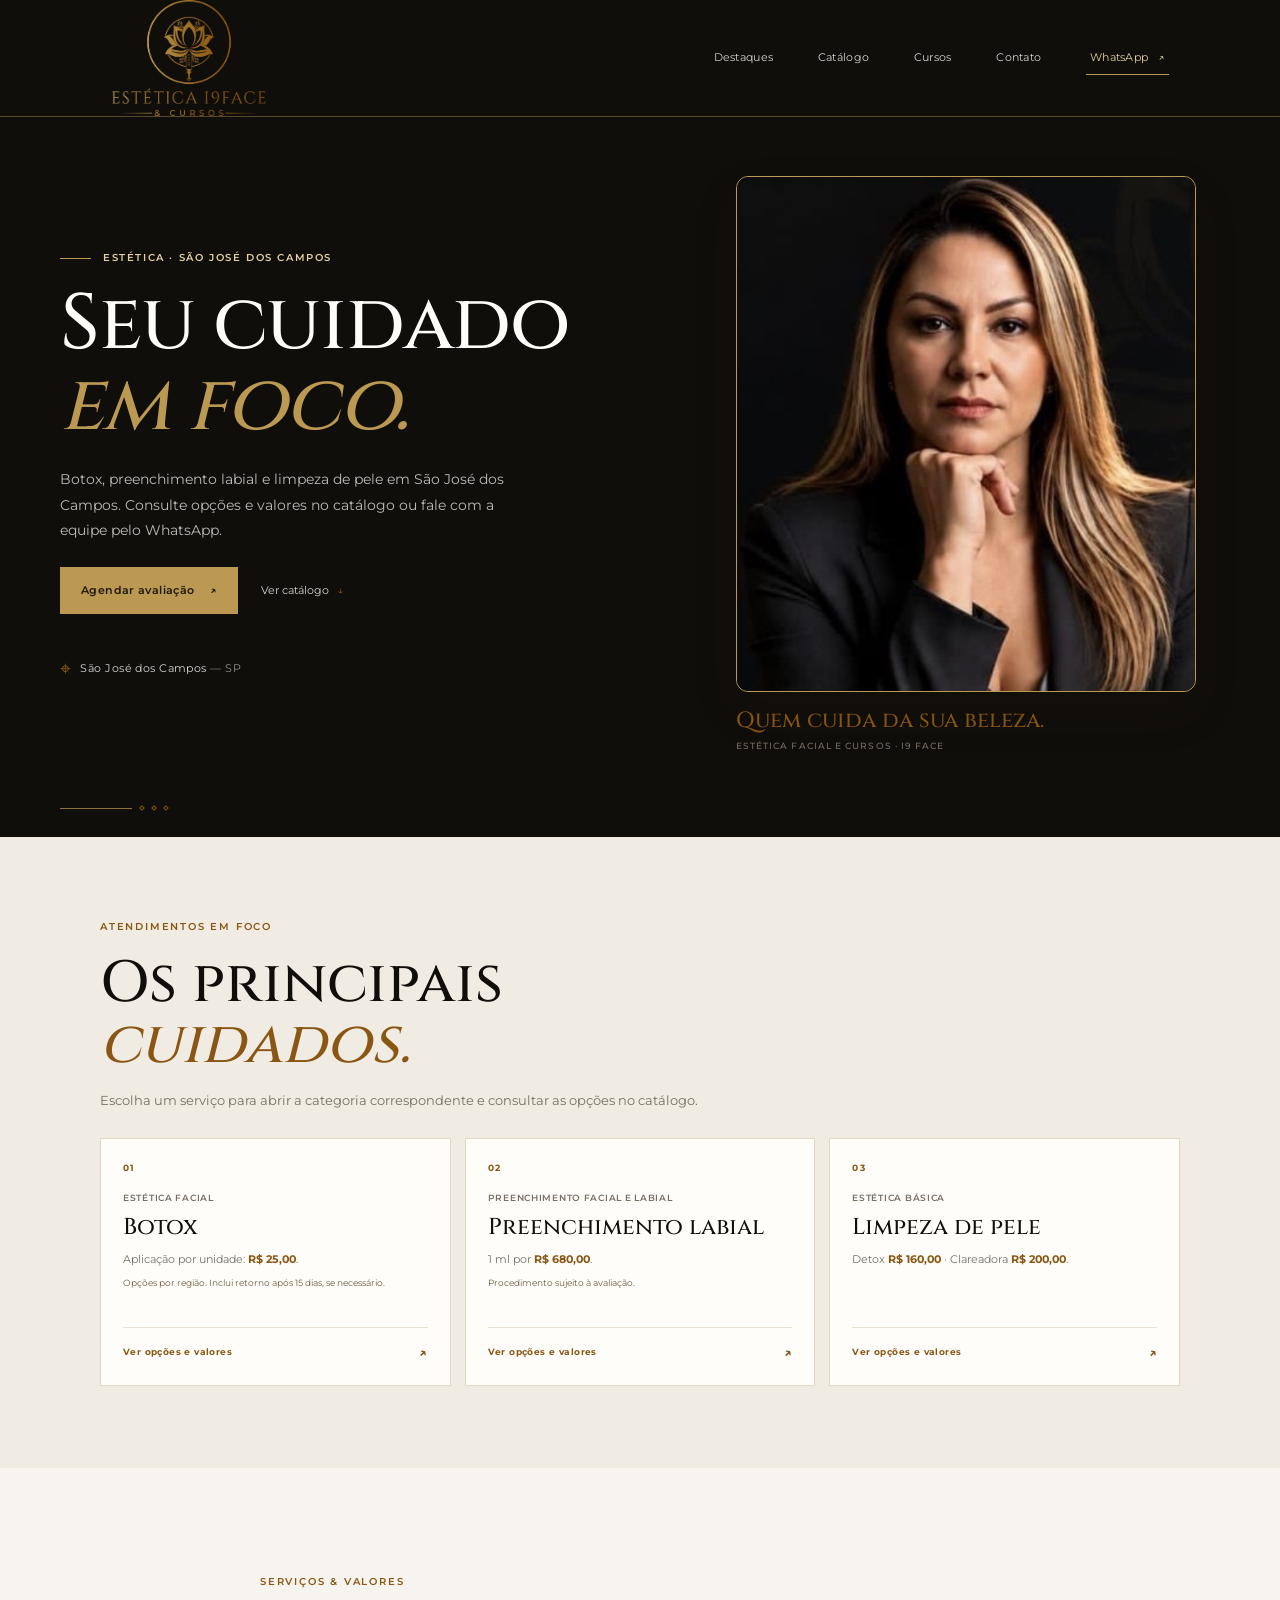
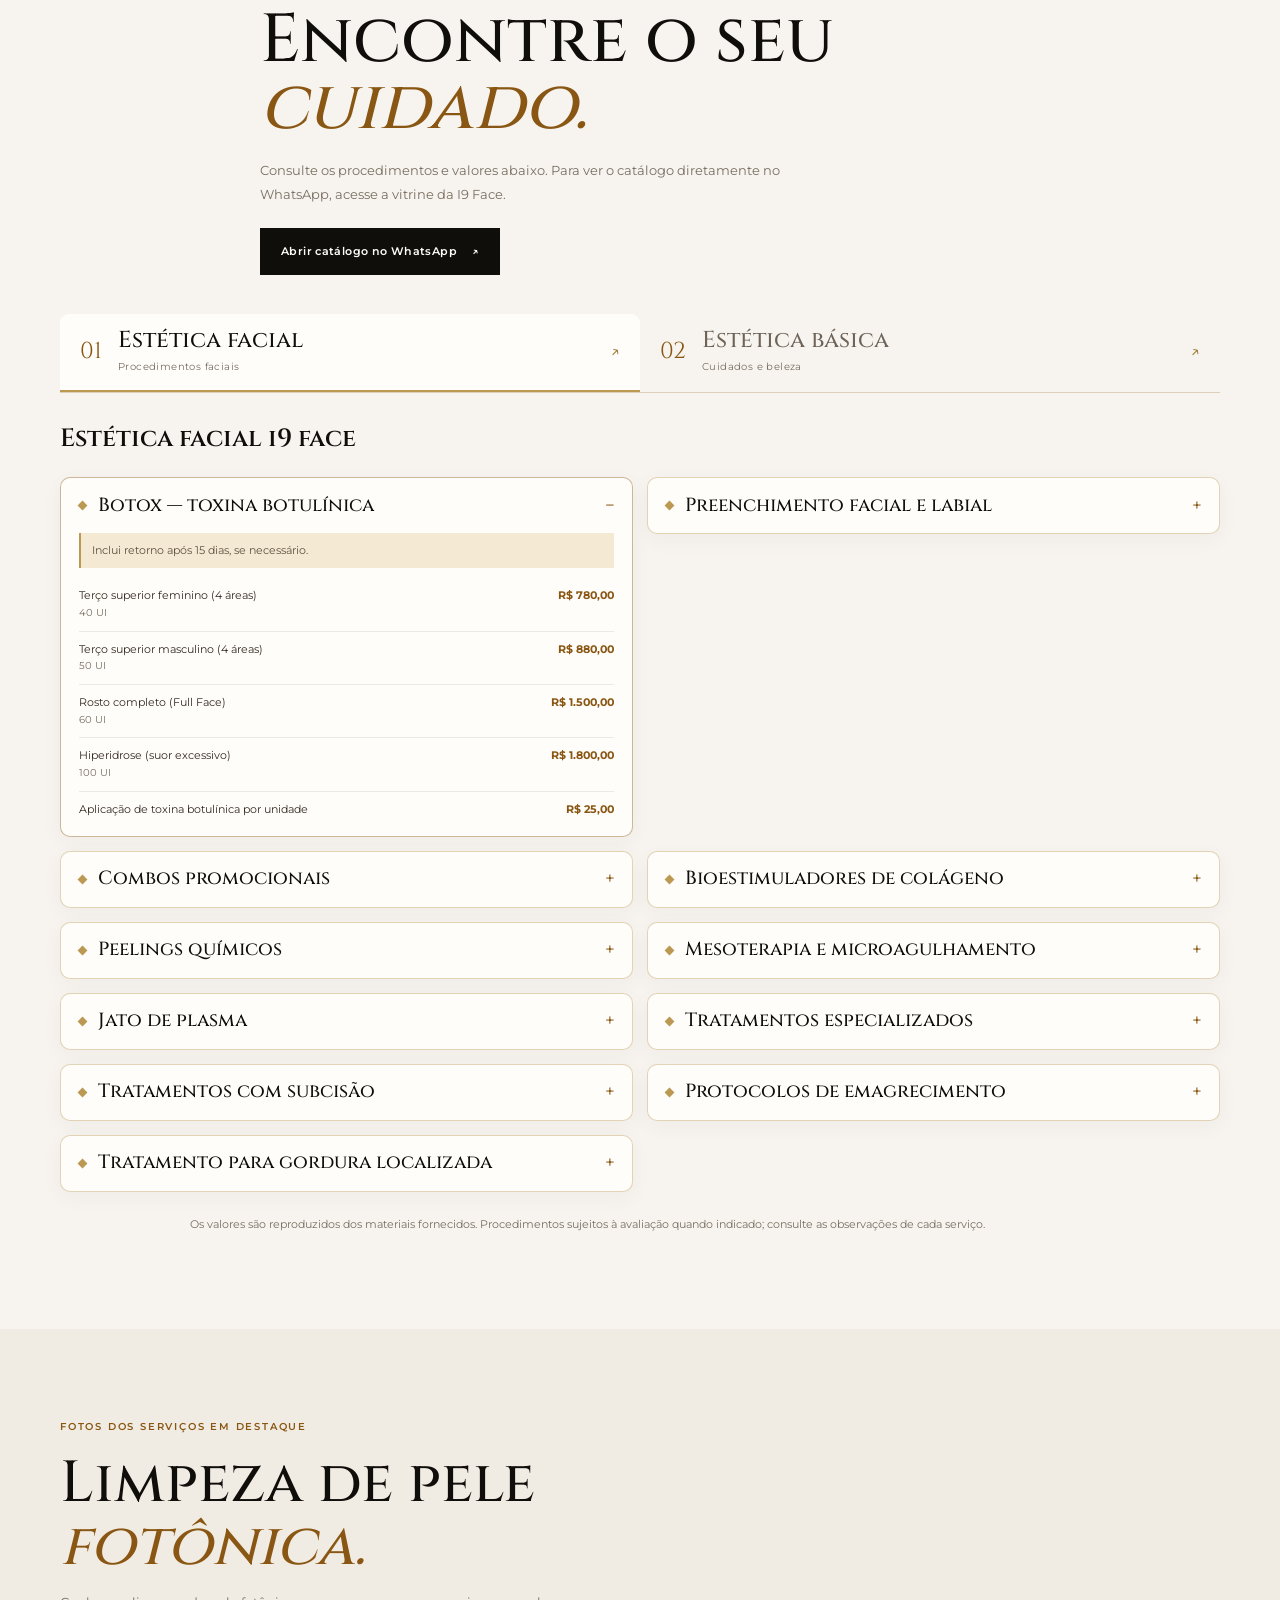
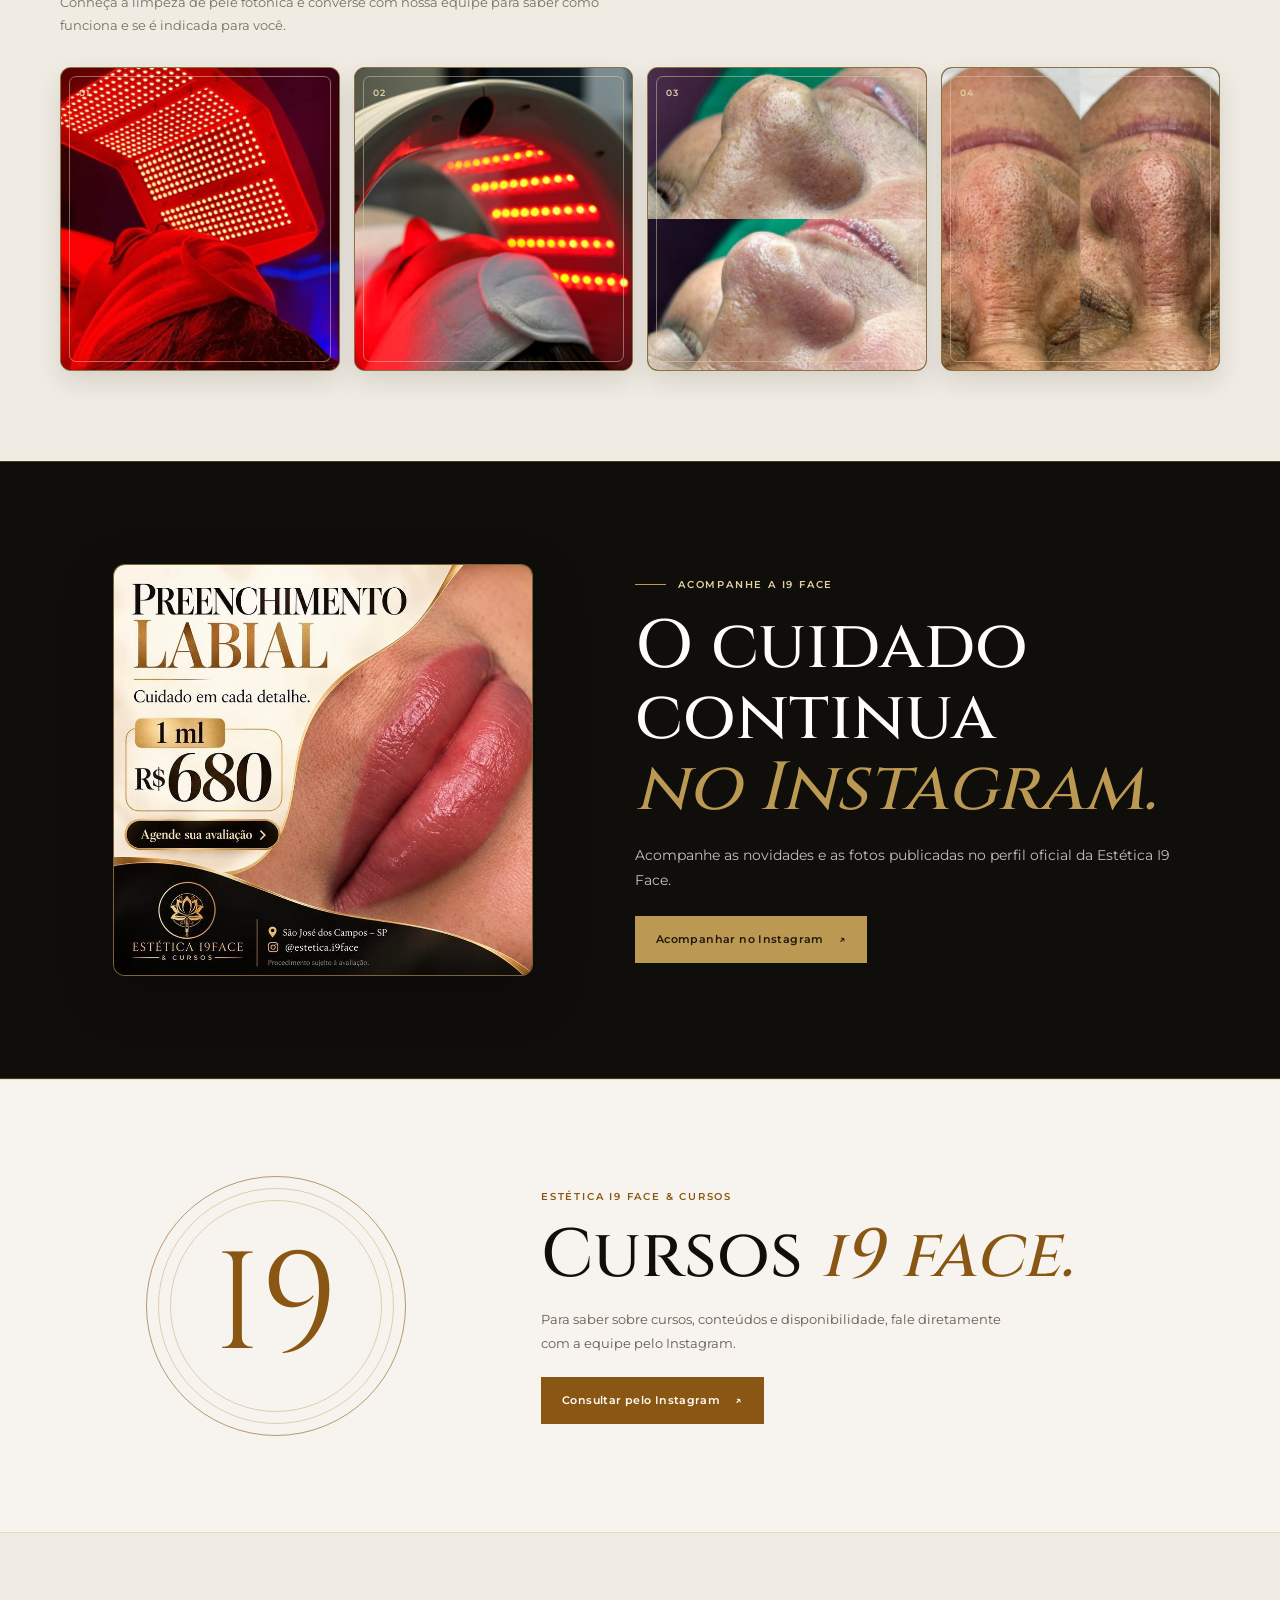
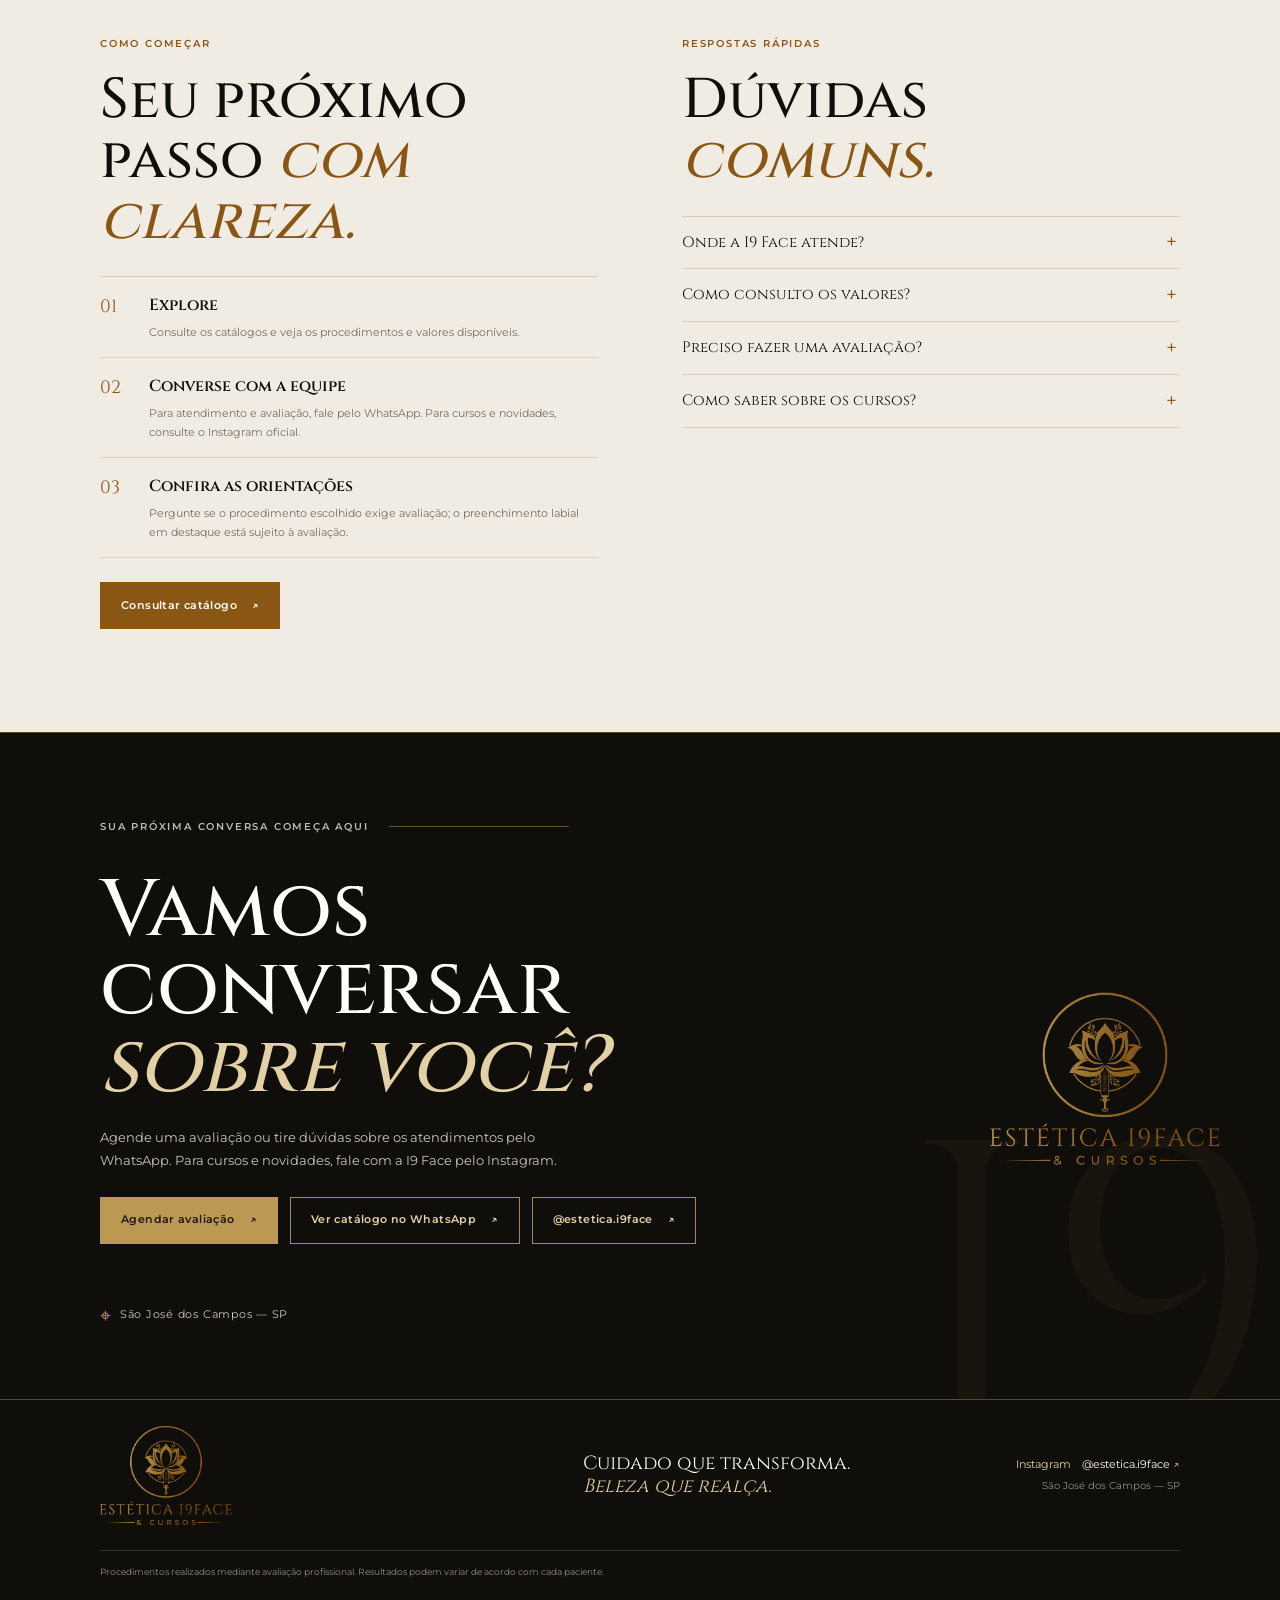
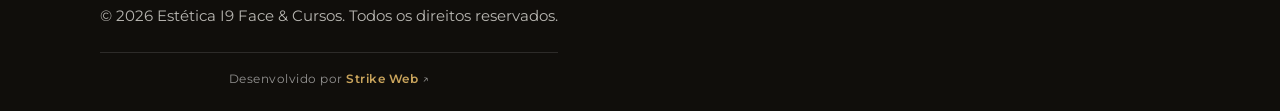
==== index.html @ 07590a5f "Primeira publicação do site I9 Face 2026" ====
<!doctype html>
<html lang="pt-BR">
  <head>
    <meta charset="UTF-8" />
    <meta name="viewport" content="width=device-width, initial-scale=1" />
    <meta name="theme-color" content="#100e0b" />
    <title>Botox, Preenchimento e Limpeza de Pele | I9 Face</title>
    <meta name="description" content="Botox, preenchimento labial e limpeza de pele em destaque na Estética I9 Face, em São José dos Campos — SP. Consulte opções e valores no catálogo." />
    <meta name="keywords" content="Estética I9 Face, Botox, preenchimento labial, limpeza de pele, São José dos Campos" />
    <meta property="og:type" content="website" />
    <meta property="og:title" content="Botox, Preenchimento e Limpeza de Pele | I9 Face" />
    <meta property="og:description" content="Conheça os três serviços em destaque na Estética I9 Face, em São José dos Campos — SP." />
    <meta property="og:site_name" content="Estética I9 Face & Cursos" />
    <meta property="og:image" content="https://files.manuscdn.com/user_upload_by_module/session_file/310519663952109407/ufbZXGYWtwzqJ.webp" />
    <meta name="twitter:card" content="summary_large_image" />
    <meta name="twitter:title" content="Botox, Preenchimento e Limpeza de Pele | I9 Face" />
    <meta name="twitter:description" content="Botox, preenchimento labial e limpeza de pele em destaque na I9 Face." />
    <meta name="twitter:image" content="https://files.manuscdn.com/user_upload_by_module/session_file/310519663952109407/ufbZXGYWtwzqJKaJ.webp" />
    <link rel="icon" href="/manus-storage/favicon_8f4b620a.png" type="image/png" />
    <link rel="preconnect" href="https://fonts.googleapis.com" />
    <link rel="preconnect" href="https://fonts.gstatic.com" crossorigin />
    <link href="https://fonts.googleapis.com/css2?family=Cinzel:wght@400;500;600;700&family=Montserrat:wght@400;500;600;700&display=swap" rel="stylesheet" />
    <link rel="stylesheet" href="/styles.css" />
    <script type="module" src="/main.js"></script>
  </head>
  <body>
    <a class="skip-link" href="#conteudo">Pular para o conteúdo</a>
    <header class="site-header">
      <div class="header-inner">
        <a class="brand" href="#inicio" aria-label="Estética I9 Face & Cursos — início">
          <img class="brand-logo" src="/manus-storage/i9face-logo-gold_0d20660e.png" alt="" />
        </a>
        <button class="menu-toggle" type="button" aria-expanded="false" aria-controls="main-navigation">
          <span class="menu-toggle-icon" aria-hidden="true"></span>
          <span class="sr-only">Abrir menu</span>
        </button>
        <nav id="main-navigation" class="main-navigation" aria-label="Navegação principal">
          <a href="#destaques">Destaques</a>
          <a href="#procedimentos">Catálogo</a>
          <a href="#cursos">Cursos</a>
          <a href="#contato">Contato</a>
          <a class="nav-cta" href="https://wa.me/5512992465362?text=Ol%C3%A1%21%20Gostaria%20de%20agendar%20uma%20avalia%C3%A7%C3%A3o%20na%20I9%20Face." target="_blank" rel="noopener noreferrer">WhatsApp <span aria-hidden="true">↗</span></a>
        </nav>
      </div>
    </header>

    <main id="conteudo">
      <section id="inicio" class="hero section-light">
        <div class="hero-glow" aria-hidden="true"></div>
        <div class="hero-copy">
          <p class="eyebrow"><span class="eyebrow-line"></span> Estética · São José dos Campos</p>
          <h1>Seu cuidado <em>em foco.</em></h1>
          <p class="hero-lede">Botox, preenchimento labial e limpeza de pele em São José dos Campos. Consulte opções e valores no catálogo ou fale com a equipe pelo WhatsApp.</p>
          <div class="hero-actions">
            <a class="button button-gold" href="https://wa.me/5512992465362?text=Ol%C3%A1%21%20Gostaria%20de%20agendar%20uma%20avalia%C3%A7%C3%A3o%20na%20I9%20Face." target="_blank" rel="noopener noreferrer">Agendar avaliação <span aria-hidden="true">↗</span></a>
            <a class="text-link" href="#procedimentos">Ver catálogo <span aria-hidden="true">↓</span></a>
          </div>
          <div class="hero-location"><span class="location-dot" aria-hidden="true">⌖</span><span>São José dos Campos <span class="muted-light">— SP</span></span></div>
        </div>
        <div class="hero-visual">
          <div class="hero-image-frame">
            <img src="/manus-storage/i9face-hero-portrait_f12de9d1.jpg" alt="Retrato da profissional da I9 Face, com blazer escuro e fundo neutro" />
          </div>
          <div class="hero-caption">
            <p class="hero-caption-title">Quem cuida da sua beleza.</p>
            <p class="hero-caption-detail">Estética facial e cursos · I9 Face</p>
          </div>
        </div>
        <div class="hero-bottom-rule" aria-hidden="true"><span></span><span></span><span></span></div>
      </section>

      <section id="destaques" class="priority-services section-cream" aria-labelledby="priority-title">
        <div class="priority-inner">
          <div class="priority-heading">
            <p class="eyebrow eyebrow-dark">Atendimentos em foco</p>
            <h2 id="priority-title">Os principais <em>cuidados.</em></h2>
            <p>Escolha um serviço para abrir a categoria correspondente e consultar as opções no catálogo.</p>
          </div>
          <div class="priority-grid">
            <a class="priority-card" href="#procedimentos" data-open-catalog="facial" data-open-category="Botox — toxina botulínica">
              <span class="priority-number">01</span>
              <span class="priority-category">Estética facial</span>
              <h3>Botox</h3>
              <p class="priority-description">Aplicação por unidade: <strong>R$ 25,00</strong>.</p>
              <span class="priority-note">Opções por região. Inclui retorno após 15 dias, se necessário.</span>
              <span class="priority-action">Ver opções e valores <span aria-hidden="true">↗</span></span>
            </a>
            <a class="priority-card" href="#procedimentos" data-open-catalog="facial" data-open-category="Preenchimento facial e labial">
              <span class="priority-number">02</span>
              <span class="priority-category">Preenchimento facial e labial</span>
              <h3>Preenchimento labial</h3>
              <p class="priority-description">1 ml por <strong>R$ 680,00</strong>.</p>
              <span class="priority-note">Procedimento sujeito à avaliação.</span>
              <span class="priority-action">Ver opções e valores <span aria-hidden="true">↗</span></span>
            </a>
            <a class="priority-card" href="#procedimentos" data-open-catalog="basica" data-open-category="Limpeza de pele e tratamentos faciais">
              <span class="priority-number">03</span>
              <span class="priority-category">Estética básica</span>
              <h3>Limpeza de pele</h3>
              <p class="priority-description">Detox <strong>R$ 160,00</strong> · Clareadora <strong>R$ 200,00</strong>.</p>
              <span class="priority-action">Ver opções e valores <span aria-hidden="true">↗</span></span>
            </a>
          </div>
        </div>
      </section>

      <section id="procedimentos" class="catalog-section section-cream" aria-labelledby="catalog-title">
        <div class="section-heading">
          <p class="eyebrow eyebrow-dark">Serviços & valores</p>
          <h2 id="catalog-title">Encontre o seu <em>cuidado.</em></h2>
          <p class="section-intro">Consulte os procedimentos e valores abaixo. Para ver o catálogo diretamente no WhatsApp, acesse a vitrine da I9 Face.</p>
          <a class="button catalog-whatsapp-link" href="https://wa.me/c/5512992465362" target="_blank" rel="noopener noreferrer">Abrir catálogo no WhatsApp <span aria-hidden="true">↗</span></a>
        </div>
        <div class="catalog-tabs" role="tablist" aria-label="Categorias de serviços">
          <button id="tab-facial" class="catalog-tab is-active" type="button" role="tab" aria-selected="true" aria-controls="panel-facial" data-catalog-tab="facial">
            <span class="tab-index">01</span><span><strong>Estética facial</strong><small>Procedimentos faciais</small></span><span class="tab-arrow" aria-hidden="true">↗</span>
          </button>
          <button id="tab-basica" class="catalog-tab" type="button" role="tab" aria-selected="false" aria-controls="panel-basica" data-catalog-tab="basica" tabindex="-1">
            <span class="tab-index">02</span><span><strong>Estética básica</strong><small>Cuidados e beleza</small></span><span class="tab-arrow" aria-hidden="true">↗</span>
          </button>
        </div>
        <div class="catalog-panels">
          <section id="panel-facial" class="catalog-panel" role="tabpanel" aria-labelledby="tab-facial" data-catalog-panel="facial">
            <h3 class="sr-only">Estética facial i9 face: procedimentos e valores</h3>
            <h4 class="catalog-panel-title">Estética facial i9 face</h4><div class="catalog-grid"><details class="service-group" open><summary>Botox — toxina botulínica</summary><div class="service-content"><p class="service-note">Inclui retorno após 15 dias, se necessário.</p><ul class="service-list"><li class="service-row"><span class="service-row-name">Terço superior feminino (4 áreas)<span class="service-row-detail">40 UI</span></span><strong class="service-price">R$ 780,00</strong></li><li class="service-row"><span class="service-row-name">Terço superior masculino (4 áreas)<span class="service-row-detail">50 UI</span></span><strong class="service-price">R$ 880,00</strong></li><li class="service-row"><span class="service-row-name">Rosto completo (Full Face)<span class="service-row-detail">60 UI</span></span><strong class="service-price">R$ 1.500,00</strong></li><li class="service-row"><span class="service-row-name">Hiperidrose (suor excessivo)<span class="service-row-detail">100 UI</span></span><strong class="service-price">R$ 1.800,00</strong></li><li class="service-row"><span class="service-row-name">Aplicação de toxina botulínica por unidade</span><strong class="service-price">R$ 25,00</strong></li></ul></div></details><details class="service-group"><summary>Preenchimento facial e labial</summary><div class="service-content"><ul class="service-list"><li class="service-row"><span class="service-row-name">Preenchimento labial (1 ml)</span><strong class="service-price">R$ 680,00</strong></li><li class="service-row"><span class="service-row-name">Preenchimento de mento (queixo)</span><strong class="service-price">R$ 650,00</strong></li><li class="service-row"><span class="service-row-name">Contorno mandibular</span><strong class="service-price">A partir de R$ 700,00</strong></li><li class="service-row"><span class="service-row-name">Preenchimento malar (maçã do rosto)</span><strong class="service-price">A partir de R$ 700,00</strong></li><li class="service-row"><span class="service-row-name">Sulco nasogeniano (bigode chinês)</span><strong class="service-price">A partir de R$ 650,00</strong></li><li class="service-row"><span class="service-row-name">Linhas de marionete</span><strong class="service-price">A partir de R$ 650,00</strong></li><li class="service-row"><span class="service-row-name">Preenchimento de olheiras</span><strong class="service-price">A partir de R$ 680,00</strong></li><li class="service-row"><span class="service-row-name">Rinomodelação (nariz)</span><strong class="service-price">R$ 1.800,00</strong></li></ul></div></details><details class="service-group"><summary>Combos promocionais</summary><div class="service-content"><ul class="service-list"><li class="service-row"><span class="service-row-name">Combo 1: preenchimento labial (2 ml)</span><strong class="service-price">R$ 900,00</strong></li><li class="service-row"><span class="service-row-name">Combo 2: preenchimento labial + mento</span><strong class="service-price">R$ 1.200,00</strong></li><li class="service-row"><span class="service-row-name">Combo 3: preenchimento malar + mento</span><strong class="service-price">R$ 1.250,00</strong></li><li class="service-row"><span class="service-row-name">Combo 4: Full Face</span><strong class="service-price">A partir de R$ 1.800,00</strong></li></ul></div></details><details class="service-group"><summary>Bioestimuladores de colágeno</summary><div class="service-content"><p class="service-note">Valores de R$ 900,00 a R$ 2.000,00.</p><ul class="service-list"><li class="service-row"><span class="service-row-name">Sculptra</span><strong class="service-price"></strong></li><li class="service-row"><span class="service-row-name">Radiesse</span><strong class="service-price"></strong></li><li class="service-row"><span class="service-row-name">Outras marcas</span><strong class="service-price">Consultar</strong></li></ul></div></details><details class="service-group"><summary>Peelings químicos</summary><div class="service-content"><ul class="service-list"><li class="service-row"><span class="service-row-name">Peeling orgânico</span><strong class="service-price">A partir de R$ 180,00</strong></li><li class="service-row"><span class="service-row-name">Peeling de ATA</span><strong class="service-price">A partir de R$ 250,00</strong></li><li class="service-row"><span class="service-row-name">Yellow Peel</span><strong class="service-price">A partir de R$ 400,00</strong></li><li class="service-row"><span class="service-row-name">Peeling 3D</span><strong class="service-price">R$ 600,00</strong></li><li class="service-row"><span class="service-row-name">Peeling Pele Iluminada</span><strong class="service-price">R$ 200,00 por sessão</strong></li></ul></div></details><details class="service-group"><summary>Mesoterapia e microagulhamento</summary><div class="service-content"><p class="service-note">Os valores variam conforme a avaliação individual, o protocolo e os produtos utilizados.</p><ul class="service-list"><li class="service-row"><span class="service-row-name">PDRN</span><strong class="service-price">De R$ 350,00 a R$ 900,00</strong></li><li class="service-row"><span class="service-row-name">NCTF 150</span><strong class="service-price">De R$ 180,00 a R$ 600,00</strong></li><li class="service-row"><span class="service-row-name">Exossomos</span><strong class="service-price">De R$ 450,00 a R$ 900,00</strong></li><li class="service-row"><span class="service-row-name">GHK-Cu (peptídeo de cobre)</span><strong class="service-price">De R$ 350,00 a R$ 800,00</strong></li><li class="service-row"><span class="service-row-name">Skinbooster</span><strong class="service-price">De R$ 190,00 a R$ 500,00</strong></li><li class="service-row"><span class="service-row-name">Tratamento de melasma</span><strong class="service-price">De R$ 800,00 a R$ 1.600,00</strong></li></ul></div></details><details class="service-group"><summary>Jato de plasma</summary><div class="service-content"><ul class="service-list"><li class="service-row"><span class="service-row-name">Testa</span><strong class="service-price">R$ 140,00</strong></li><li class="service-row"><span class="service-row-name">Pálpebras superiores e inferiores</span><strong class="service-price">R$ 250,00</strong></li><li class="service-row"><span class="service-row-name">Região perioral (ao redor da boca)</span><strong class="service-price">R$ 200,00</strong></li><li class="service-row"><span class="service-row-name">Bochechas</span><strong class="service-price">R$ 250,00</strong></li><li class="service-row"><span class="service-row-name">Queixo</span><strong class="service-price">R$ 180,00</strong></li><li class="service-row"><span class="service-row-name">Linhas de expressão localizadas</span><strong class="service-price">R$ 240,00</strong></li><li class="service-row"><span class="service-row-name">Pescoço e papada (flacidez)</span><strong class="service-price">R$ 390,00</strong></li><li class="service-row"><span class="service-row-name">Cicatrizes em áreas localizadas</span><strong class="service-price">R$ 240,00</strong></li><li class="service-row"><span class="service-row-name">Full Face (até 4 regiões)</span><strong class="service-price">R$ 500,00</strong></li><li class="service-row"><span class="service-row-name">Remoção de pintas e sinais</span><strong class="service-price">A partir de R$ 120,00</strong></li><li class="service-row"><span class="service-row-name">Tratamento de manchas nas mãos</span><strong class="service-price">R$ 250,00</strong></li></ul></div></details><details class="service-group"><summary>Tratamentos especializados</summary><div class="service-content"><ul class="service-list"><li class="service-row"><span class="service-row-name">Dermopuntura — estrias brancas</span><strong class="service-price">A partir de R$ 250,00 por sessão</strong></li><li class="service-row"><span class="service-row-name">Secagem de vasinhos com glicose</span><strong class="service-price">De R$ 100,00 a R$ 300,00 por sessão</strong></li><li class="service-row"><span class="service-row-name">Lobuloplastia (orelhas) — reconstrutiva não cirúrgica<span class="service-row-detail">Técnicas conforme avaliação e indicação</span></span><strong class="service-price"></strong></li><li class="service-row"><span class="service-row-name">Jato de plasma<span class="service-row-detail">Técnica que pode ser indicada para lobuloplastia</span></span><strong class="service-price">De R$ 250,00 a R$ 500,00</strong></li><li class="service-row"><span class="service-row-name">Preenchimento do lóbulo com ácido hialurônico</span><strong class="service-price">R$ 680,00</strong></li></ul></div></details><details class="service-group"><summary>Tratamentos com subcisão</summary><div class="service-content"><ul class="service-list"><li class="service-row"><span class="service-row-name">Subcisão para celulite</span><strong class="service-price">A partir de R$ 600,00</strong></li><li class="service-row"><span class="service-row-name">Subcisão para cicatrizes de acne</span><strong class="service-price">A partir de R$ 500,00</strong></li></ul></div></details><details class="service-group"><summary>Protocolos de emagrecimento</summary><div class="service-content"><p class="service-note">GEN TRZ — valores informados por dose. Parceria com nutricionista para suporte nutricional.</p><ul class="service-list"><li class="service-row"><span class="service-row-name">2,5 mg</span><strong class="service-price">R$ 200,00</strong></li><li class="service-row"><span class="service-row-name">5 mg</span><strong class="service-price">R$ 200,00</strong></li><li class="service-row"><span class="service-row-name">7,5 mg</span><strong class="service-price">R$ 200,00</strong></li><li class="service-row"><span class="service-row-name">12,5 mg</span><strong class="service-price">R$ 250,00</strong></li><li class="service-row"><span class="service-row-name">15 mg</span><strong class="service-price">R$ 300,00</strong></li></ul></div></details><details class="service-group"><summary>Tratamento para gordura localizada</summary><div class="service-content"><ul class="service-list"><li class="service-row"><span class="service-row-name">Tratamento por sessão</span><strong class="service-price">De R$ 80,00 a R$ 1.500,00, conforme avaliação</strong></li><li class="service-row"><span class="service-row-name">Aplicação de enzimas individuais</span><strong class="service-price">Consultar valores</strong></li></ul></div></details></div>
          </section>
          <section id="panel-basica" class="catalog-panel" role="tabpanel" aria-labelledby="tab-basica" data-catalog-panel="basica" hidden>
            <h3 class="sr-only">Estética básica i9 face: procedimentos e valores</h3>
            <h4 class="catalog-panel-title">Estética básica i9 face</h4><div class="catalog-grid"><details class="service-group" open><summary>Sobrancelhas</summary><div class="service-content"><ul class="service-list"><li class="service-row"><span class="service-row-name">Reconstrução de sobrancelhas com microagulhamento, incluindo avaliação por tricoscopia</span><strong class="service-price">R$ 200,00 por sessão</strong></li><li class="service-row"><span class="service-row-name">Design feminino</span><strong class="service-price">R$ 60,00</strong></li><li class="service-row"><span class="service-row-name">Design feminino com pinça</span><strong class="service-price">R$ 70,00</strong></li><li class="service-row"><span class="service-row-name">Design masculino</span><strong class="service-price">R$ 70,00</strong></li><li class="service-row"><span class="service-row-name">Design masculino com pinça</span><strong class="service-price">R$ 75,00</strong></li><li class="service-row"><span class="service-row-name">Design infantil</span><strong class="service-price">R$ 50,00</strong></li><li class="service-row"><span class="service-row-name">Aplicação de henna ou tintura</span><strong class="service-price">R$ 75,00</strong></li><li class="service-row"><span class="service-row-name">Brow Lamination</span><strong class="service-price">R$ 150,00</strong></li><li class="service-row"><span class="service-row-name">Microblading (Shadow ou Microhenna)<span class="service-row-detail">Retorno incluso</span></span><strong class="service-price">R$ 500,00</strong></li></ul></div></details><details class="service-group"><summary>Combos de sobrancelhas</summary><div class="service-content"><ul class="service-list"><li class="service-row"><span class="service-row-name">Design + buço</span><strong class="service-price">R$ 70,00</strong></li><li class="service-row"><span class="service-row-name">Design com pinça + buço</span><strong class="service-price">R$ 80,00</strong></li><li class="service-row"><span class="service-row-name">Design + buço + queixo</span><strong class="service-price">R$ 80,00</strong></li><li class="service-row"><span class="service-row-name">Design + henna</span><strong class="service-price">R$ 85,00</strong></li><li class="service-row"><span class="service-row-name">Design + tintura</span><strong class="service-price">R$ 85,00</strong></li></ul></div></details><details class="service-group"><summary>Depilação facial com linha</summary><div class="service-content"><p class="service-note">Valor por área, exceto para epilação facial completa.</p><ul class="service-list"><li class="service-row"><span class="service-row-name">Buço</span><strong class="service-price">R$ 30,00</strong></li><li class="service-row"><span class="service-row-name">Queixo</span><strong class="service-price">R$ 30,00</strong></li><li class="service-row"><span class="service-row-name">Testa</span><strong class="service-price">R$ 30,00</strong></li><li class="service-row"><span class="service-row-name">Nariz</span><strong class="service-price">R$ 30,00</strong></li><li class="service-row"><span class="service-row-name">Pescoço</span><strong class="service-price">R$ 30,00</strong></li><li class="service-row"><span class="service-row-name">Orelhas</span><strong class="service-price">R$ 30,00</strong></li><li class="service-row"><span class="service-row-name">Epilação facial completa</span><strong class="service-price">R$ 150,00</strong></li></ul></div></details><details class="service-group"><summary>Cílios</summary><div class="service-content"><ul class="service-list"><li class="service-row"><span class="service-row-name">Extensão de cílios (fio a fio, híbrido ou brasileiro)</span><strong class="service-price">R$ 180,00</strong></li><li class="service-row"><span class="service-row-name">Cílios Express (sem manutenção)</span><strong class="service-price">R$ 90,00</strong></li><li class="service-row"><span class="service-row-name">Manutenção de extensão de cílios (até 20 dias)</span><strong class="service-price">R$ 90,00</strong></li><li class="service-row"><span class="service-row-name">Remoção de extensão</span><strong class="service-price">R$ 80,00</strong></li><li class="service-row"><span class="service-row-name">Aplicação de tintura para cílios</span><strong class="service-price">R$ 75,00</strong></li><li class="service-row"><span class="service-row-name">Lash Lifting ou permanente de cílios</span><strong class="service-price">R$ 160,00</strong></li></ul></div></details><details class="service-group"><summary>Lábios</summary><div class="service-content"><ul class="service-list"><li class="service-row"><span class="service-row-name">Micropigmentação labial (Microlab)<span class="service-row-detail">Retorno incluso</span></span><strong class="service-price">R$ 590,00</strong></li><li class="service-row"><span class="service-row-name">Hidralips</span><strong class="service-price">R$ 150,00</strong></li></ul></div></details><details class="service-group"><summary>Limpeza de pele e tratamentos faciais</summary><div class="service-content"><p class="service-note">Os pacotes podem ser personalizados conforme a necessidade de cada cliente.</p><ul class="service-list"><li class="service-row"><span class="service-row-name">Limpeza de Pele Detox</span><strong class="service-price">R$ 160,00</strong></li><li class="service-row"><span class="service-row-name">Limpeza de Pele Clareadora</span><strong class="service-price">R$ 200,00</strong></li><li class="service-row"><span class="service-row-name">Limpeza de Pele + Peeling de Diamante</span><strong class="service-price">R$ 130,00</strong></li><li class="service-row"><span class="service-row-name">Peeling de Diamante</span><strong class="service-price">R$ 80,00</strong></li><li class="service-row"><span class="service-row-name">Dermaplaning</span><strong class="service-price">R$ 130,00</strong></li><li class="service-row"><span class="service-row-name">Limpeza de Pele + Microagulhamento</span><strong class="service-price">R$ 300,00</strong></li><li class="service-row"><span class="service-row-name">Limpeza de Pele + Dermaplaning</span><strong class="service-price">R$ 150,00</strong></li><li class="service-row"><span class="service-row-name">Tratamento de acne (protocolo específico com 3 sessões)</span><strong class="service-price">R$ 400,00</strong></li></ul></div></details><details class="service-group"><summary>Depilação corporal feminina</summary><div class="service-content"><ul class="service-list"><li class="service-row"><span class="service-row-name">Abdômen</span><strong class="service-price">R$ 45,00</strong></li><li class="service-row"><span class="service-row-name">Ânus</span><strong class="service-price">R$ 40,00</strong></li><li class="service-row"><span class="service-row-name">Axilas</span><strong class="service-price">R$ 45,00</strong></li><li class="service-row"><span class="service-row-name">Braço completo</span><strong class="service-price">R$ 80,00</strong></li><li class="service-row"><span class="service-row-name">Buço</span><strong class="service-price">R$ 30,00</strong></li><li class="service-row"><span class="service-row-name">Costas</span><strong class="service-price">R$ 60,00</strong></li><li class="service-row"><span class="service-row-name">Coxas</span><strong class="service-price">R$ 70,00</strong></li><li class="service-row"><span class="service-row-name">Dedos dos pés (falanges)</span><strong class="service-price">R$ 20,00</strong></li><li class="service-row"><span class="service-row-name">Faixa do abdômen</span><strong class="service-price">R$ 45,00</strong></li><li class="service-row"><span class="service-row-name">Glúteos</span><strong class="service-price">R$ 50,00</strong></li><li class="service-row"><span class="service-row-name">Mãos (dorso e falanges)</span><strong class="service-price">R$ 35,00</strong></li><li class="service-row"><span class="service-row-name">Meia perna</span><strong class="service-price">R$ 60,00</strong></li><li class="service-row"><span class="service-row-name">Meio braço</span><strong class="service-price">R$ 45,00</strong></li><li class="service-row"><span class="service-row-name">Nariz</span><strong class="service-price">R$ 30,00</strong></li><li class="service-row"><span class="service-row-name">Orelhas</span><strong class="service-price">R$ 30,00</strong></li><li class="service-row"><span class="service-row-name">Perna inteira</span><strong class="service-price">R$ 90,00</strong></li><li class="service-row"><span class="service-row-name">Queixo</span><strong class="service-price">R$ 30,00</strong></li><li class="service-row"><span class="service-row-name">Rosto inteiro</span><strong class="service-price">R$ 160,00</strong></li><li class="service-row"><span class="service-row-name">Seios</span><strong class="service-price">R$ 50,00</strong></li><li class="service-row"><span class="service-row-name">Virilha cavada (volta do biquíni)</span><strong class="service-price">R$ 55,00</strong></li><li class="service-row"><span class="service-row-name">Virilha completa + ânus</span><strong class="service-price">R$ 75,00</strong></li></ul></div></details><details class="service-group"><summary>Pacote feminino</summary><div class="service-content"><ul class="service-list"><li class="service-row"><span class="service-row-name">Meia perna + axilas + virilha cavada + ânus</span><strong class="service-price">R$ 180,00</strong></li></ul></div></details><details class="service-group"><summary>Banho de Lua</summary><div class="service-content"><ul class="service-list"><li class="service-row"><span class="service-row-name">Banho de Lua corporal completo</span><strong class="service-price">R$ 150,00</strong></li></ul></div></details></div>
          </section>
        </div>
        <p class="catalog-footnote">Os valores são reproduzidos dos materiais fornecidos. Procedimentos sujeitos à avaliação quando indicado; consulte as observações de cada serviço.</p>
      </section>

      <section id="fotos" class="photonic-gallery section-cream" aria-labelledby="photonic-gallery-title">
        <div class="photonic-gallery-inner">
          <div class="photonic-gallery-heading">
            <p class="eyebrow eyebrow-dark">Fotos dos serviços em destaque</p>
            <h2 id="photonic-gallery-title">Limpeza de pele <em>fotônica.</em></h2>
            <p class="photonic-gallery-intro">Conheça a limpeza de pele fotônica e converse com nossa equipe para saber como funciona e se é indicada para você.</p>
          </div>
          <div class="photonic-photo-grid" role="list" aria-label="Fotos dos serviços em destaque">
            <figure class="photonic-photo-slot photonic-photo-slot-filled" data-photo-slot="1" role="listitem" aria-label="Foto 01: equipamento de luz fotônica facial">
              <img src="/manus-storage/a8d5203d-383f-4632-9ba2-1b1ee3787146_76a7b9c7.jpeg" alt="Aparelho facial de luz fotônica posicionado sobre o rosto durante o atendimento." loading="lazy" />
              <span class="photo-slot-number">01</span>
            </figure>
            <figure class="photonic-photo-slot photonic-photo-slot-filled" data-photo-slot="1" role="listitem" aria-label="Foto 01: equipamento de luz fotônica facial">
              <img src="/public/assets/foto2.jpg" alt="Aparelho facial de luz fotônica posicionado sobre o rosto durante o atendimento." loading="lazy" />
              <span class="photo-slot-number">02</span>
            </figure>
            <figure class="photonic-photo-slot photonic-photo-slot-filled" data-photo-slot="1" role="listitem" aria-label="Foto 01: equipamento de luz fotônica facial">
              <img src="/public/assets/foto3.jpg" alt="Aparelho facial de luz fotônica posicionado sobre o rosto durante o atendimento." loading="lazy" />
              <span class="photo-slot-number">03</span>
            </figure>
            <figure class="photonic-photo-slot photonic-photo-slot-filled" data-photo-slot="1" role="listitem" aria-label="Foto 01: equipamento de luz fotônica facial">
              <img src="/public/assets/foto4.jpg" alt="Aparelho facial de luz fotônica posicionado sobre o rosto durante o atendimento." loading="lazy" />
              <span class="photo-slot-number">04</span>
            </figure>
          </div>
        </div>
      </section>

      <section class="instagram-feature section-light" aria-labelledby="instagram-feature-title">
        <div class="instagram-feature-inner">
          <figure class="instagram-feature-image">
            <img src="/manus-storage/IMG_1927(1)_c7950775.jpeg" alt="Arte de preenchimento labial de 1 ml" loading="lazy" />
          </figure>
          <div class="instagram-feature-copy">
            <p class="eyebrow"><span class="eyebrow-line"></span> Acompanhe a I9 Face</p>
            <h2 id="instagram-feature-title">O cuidado continua<br /><em>no Instagram.</em></h2>
            <p>Acompanhe as novidades e as fotos publicadas no perfil oficial da Estética I9 Face.</p>
            <a class="button button-gold" href="https://www.instagram.com/estetica.i9face/" target="_blank" rel="noopener noreferrer">Acompanhar no Instagram <span aria-hidden="true">↗</span></a>
          </div>
        </div>
      </section>

      <section id="cursos" class="courses-section section-cream" aria-labelledby="courses-title">
        <div class="courses-mark" aria-hidden="true">I9</div>
        <div class="courses-copy">
          <p class="eyebrow eyebrow-dark">Estética I9 Face & Cursos</p>
          <h2 id="courses-title">Cursos <em>i9 face.</em></h2>
          <p>Para saber sobre cursos, conteúdos e disponibilidade, fale diretamente com a equipe pelo Instagram.</p>
          <a class="button button-dark" href="https://www.instagram.com/estetica.i9face/" target="_blank" rel="noopener noreferrer">Consultar pelo Instagram <span aria-hidden="true">↗</span></a>
        </div>
      </section>

      <section class="guidance-section section-cream" aria-labelledby="guidance-title">
        <div class="guidance-inner">
          <div class="journey-column">
            <p class="eyebrow eyebrow-dark">Como começar</p>
            <h2 id="guidance-title">Seu próximo passo <em>com clareza.</em></h2>
            <ol class="journey-steps">
              <li><span class="journey-number">01</span><div><strong>Explore</strong><p>Consulte os catálogos e veja os procedimentos e valores disponíveis.</p></div></li>
              <li><span class="journey-number">02</span><div><strong>Converse com a equipe</strong><p>Para atendimento e avaliação, fale pelo WhatsApp. Para cursos e novidades, consulte o Instagram oficial.</p></div></li>
              <li><span class="journey-number">03</span><div><strong>Confira as orientações</strong><p>Pergunte se o procedimento escolhido exige avaliação; o preenchimento labial em destaque está sujeito à avaliação.</p></div></li>
            </ol>
            <a class="button button-dark" href="https://wa.me/c/5512992465362" target="_blank" rel="noopener noreferrer">Consultar catálogo <span aria-hidden="true">↗</span></a>
          </div>
          <div id="duvidas" class="faq-column" aria-labelledby="faq-title">
            <p class="eyebrow eyebrow-dark">Respostas rápidas</p>
            <h2 id="faq-title">Dúvidas <em>comuns.</em></h2>
            <details class="faq-item"><summary>Onde a I9 Face atende?</summary><p>Em São José dos Campos — SP. Para detalhes de atendimento, consulte diretamente a equipe pelos canais oficiais.</p></details>
            <details class="faq-item"><summary>Como consulto os valores?</summary><p>Veja os catálogos nesta página ou a vitrine do WhatsApp. Alguns valores variam conforme avaliação, quando isso está indicado no material.</p></details>
            <details class="faq-item"><summary>Preciso fazer uma avaliação?</summary><p>Alguns procedimentos estão sujeitos à avaliação. Confira a observação junto ao serviço e confirme as orientações com a equipe.</p></details>
            <details class="faq-item"><summary>Como saber sobre os cursos?</summary><p>Conteúdo e disponibilidade devem ser confirmados diretamente pelo Instagram oficial da I9 Face.</p></details>
          </div>
        </div>
      </section>

      <section id="contato" class="contact-section section-dark" aria-labelledby="contact-title">
        <div class="contact-topline"><span class="eyebrow">Sua próxima conversa começa aqui</span><span class="contact-topline-rule" aria-hidden="true"></span></div>
        <div class="contact-content">
          <h2 id="contact-title">Vamos conversar <em>sobre você?</em></h2>
          <p>Agende uma avaliação ou tire dúvidas sobre os atendimentos pelo WhatsApp. Para cursos e novidades, fale com a I9 Face pelo Instagram.</p>
          <div class="contact-actions">
            <a class="button button-gold" href="https://wa.me/5512992465362?text=Ol%C3%A1%21%20Gostaria%20de%20agendar%20uma%20avalia%C3%A7%C3%A3o%20na%20I9%20Face." target="_blank" rel="noopener noreferrer">Agendar avaliação <span aria-hidden="true">↗</span></a>
            <a class="button button-contact-outline" href="https://wa.me/c/5512992465362" target="_blank" rel="noopener noreferrer">Ver catálogo no WhatsApp <span aria-hidden="true">↗</span></a>
            <a class="button button-contact-outline" href="https://www.instagram.com/estetica.i9face/" target="_blank" rel="noopener noreferrer">@estetica.i9face <span aria-hidden="true">↗</span></a>
          </div>
        </div>
        <div class="contact-location"><span class="location-dot" aria-hidden="true">⌖</span><span>São José dos Campos — SP</span></div>
        <img class="contact-brand-logo" src="/manus-storage/i9face-logo-gold_0d20660e.png" alt="" aria-hidden="true" loading="lazy" />
      </section>
    </main>

<footer class="site-footer">
  <a class="footer-brand" href="#inicio" aria-label="Estética I9 Face & Cursos — início">
    <img
      class="footer-logo"
      src="/manus-storage/i9face-logo-gold_0d20660e.png"
      alt="Estética I9 Face"
      loading="lazy"
    />
  </a>

  <p class="footer-tagline">
    Cuidado que transforma.<br />
    <em>Beleza que realça.</em>
  </p>

  <div class="footer-social">
    <a
      href="https://www.instagram.com/estetica.i9face/"
      target="_blank"
      rel="noopener noreferrer"
    >
      Instagram <span>@estetica.i9face</span>
      <span aria-hidden="true">↗</span>
    </a>
    <small>São José dos Campos — SP</small>
  </div>

  <p class="footer-legal">
    Procedimentos realizados mediante avaliação profissional.
    Resultados podem variar de acordo com cada paciente.
  </p>

  <div class="footer-bottom">
    <p class="footer-copyright">
      © 2026 Estética I9 Face & Cursos. Todos os direitos reservados.
    </p>

    <p class="footer-credit">
      Desenvolvido por
      <a
        href="https://strikeweb0.netlify.app/"
        target="_blank"
        rel="noopener noreferrer"
      >
        Strike Web
      </a>
      <span aria-hidden="true">↗</span>
    </p>
  </div>
</footer>

    
  </body>
</html>
---- styles.css ----
:root {
  color-scheme: light;
  --ink: #1d1914;
  --ink-soft: #281f16;
  --gold: #BB9953;
  --gold-light: #e3d1a5;
  --cream: #f7f4ef;
  --paper: #fffdfa;
  --text: #2d261f;
  --muted: #786e61;
  --line: rgba(137, 87, 19, .24);
  --serif: 'Cinzel', Georgia, serif;
  --sans: 'Montserrat', Arial, sans-serif;
  --content: 1160px;
  font-family: var(--sans);
  scroll-behavior: smooth;
  background: var(--cream);
}

* { box-sizing: border-box; }
body { margin: 0; color: var(--text); background: var(--cream); font-size: 15px; line-height: 1.6; }
a { color: inherit; }
button { font: inherit; }
img { max-width: 100%; display: block; }
::selection { color: var(--ink); background: var(--gold-light); }
:focus-visible { outline: 2px solid var(--gold); outline-offset: 4px; }
.sr-only { position: absolute; width: 1px; height: 1px; padding: 0; margin: -1px; overflow: hidden; clip: rect(0, 0, 0, 0); white-space: nowrap; border: 0; }
.skip-link { position: fixed; z-index: 20; left: 1rem; top: -5rem; padding: .7rem 1rem; color: var(--ink); background: var(--gold-light); }
.skip-link:focus { top: 1rem; }

.site-header { position: relative; z-index: 5; color: var(--paper); background: var(--ink); border-bottom: 1px solid rgba(199,162,76,.3); }
.header-inner { width: min(calc(100% - 48px), var(--content)); min-height: 88px; margin: 0 auto; display: flex; align-items: center; justify-content: space-between; gap: 28px; }
.brand { display: flex; flex: 0 0 auto; width: auto; height: 72px; align-items: center; gap: 8px; text-decoration: none; }
.brand img { width: 54px; height: 54px; flex: 0 0 54px; object-fit: contain; }
.brand-wordmark { display: grid; line-height: 1.05; white-space: nowrap; }
.brand-wordmark strong { color: var(--paper); font-family: var(--serif); font-size: 16px; font-weight: 600; letter-spacing: .055em; }
.brand-wordmark strong span { color: var(--gold); }
.brand-wordmark small { margin-top: 5px; color: var(--gold-light); font-size: 8px; letter-spacing: .34em; text-transform: uppercase; }
.main-navigation { display: flex; align-items: center; gap: clamp(18px, 3vw, 38px); }
.main-navigation a { color: rgba(255,253,248,.84); text-decoration: none; font-size: 12px; letter-spacing: .06em; transition: color .2s ease; }
.main-navigation a:hover { color: var(--gold-light); }
.main-navigation .nav-cta { color: var(--gold-light); border: 1px solid var(--line); padding: 12px 16px; }
.nav-cta span { margin-left: 6px; }
.menu-toggle { display: none; color: var(--gold-light); border: 1px solid var(--line); background: transparent; width: 46px; height: 42px; cursor: pointer; }
.menu-toggle-icon, .menu-toggle-icon::before, .menu-toggle-icon::after { display: block; width: 19px; height: 1px; background: var(--gold-light); margin: auto; transition: transform .2s ease; }
.menu-toggle-icon { position: relative; }
.menu-toggle-icon::before, .menu-toggle-icon::after { content: ''; position: absolute; left: 0; }
.menu-toggle-icon::before { top: -6px; }
.menu-toggle-icon::after { top: 6px; }

.section-dark { color: var(--paper); background: var(--ink); }
.hero { min-height: 620px; position: relative; display: grid; grid-template-columns: minmax(0, .96fr) minmax(360px, .9fr); gap: clamp(40px, 7vw, 92px); align-items: center; padding: 84px max(24px, calc((100vw - var(--content)) / 2)) 104px; overflow: hidden; }
.hero-glow { position: absolute; top: -250px; left: 28%; width: 680px; height: 680px; border-radius: 50%; background: radial-gradient(circle, rgba(199,162,76,.12), transparent 68%); pointer-events: none; }
.hero-copy, .hero-visual { position: relative; z-index: 1; }
.eyebrow { display: flex; align-items: center; gap: 12px; margin: 0 0 18px; color: var(--gold-light); text-transform: uppercase; letter-spacing: .18em; font-size: 10px; font-weight: 600; }
.eyebrow-line { width: 31px; height: 1px; background: var(--gold); }
h1, h2, h3, p { margin-top: 0; }
h1, h2 { font-family: var(--serif); font-weight: 500; line-height: .98; letter-spacing: -.025em; }
h1 { max-width: 620px; margin: 0; font-size: clamp(58px, 7.8vw, 99px); }
h1 em, h2 em { color: var(--gold); font-weight: 500; }
.hero-lede { max-width: 450px; margin: 27px 0 28px; color: rgba(255,253,248,.7); font-size: 15px; line-height: 1.85; }
.hero-actions { display: flex; align-items: center; flex-wrap: wrap; gap: 23px; }
.button { min-height: 49px; display: inline-flex; align-items: center; justify-content: center; gap: 15px; padding: 0 20px; text-decoration: none; letter-spacing: .02em; font-size: 12px; font-weight: 600; transition: background-color .2s ease, color .2s ease, transform .2s ease; }
.button:hover { transform: translateY(-2px); }
.button-gold { color: var(--ink); background: var(--gold-light); border: 1px solid var(--gold-light); }
.button-gold:hover { background: var(--gold); }
.button-dark { color: var(--paper); background: var(--ink); border: 1px solid var(--ink); }
.button-dark:hover { color: var(--gold-light); background: #292720; }
.text-link { text-decoration: none; color: rgba(255,253,248,.75); font-size: 11px; }
.text-link span { color: var(--gold-light); margin-left: 5px; }
.hero-location { display: flex; align-items: center; gap: 9px; margin-top: 49px; color: rgba(255,253,248,.88); font-size: 12px; letter-spacing: .04em; }
.location-dot { color: var(--gold); font-size: 19px; line-height: 1; }
.muted-light { color: rgba(255,253,248,.5); }
.hero-visual { max-width: 460px; width: 100%; justify-self: end; }
.hero-image-frame { padding: 9px; border: 1px solid var(--gold); position: relative; background: #201b10; }
.hero-image-frame::before { content: ''; position: absolute; inset: 4px; border: 1px solid rgba(230,211,155,.24); pointer-events: none; z-index: 1; }
.hero-image-frame img { width: 100%; aspect-ratio: 1 / .99; object-fit: contain; background: #15130f; }
.hero-caption { display: flex; gap: 9px; align-items: center; padding: 16px 2px 0; color: rgba(255,253,248,.67); font-family: var(--serif); font-size: 16px; font-style: italic; }
.caption-mark { color: var(--gold); font-size: 20px; }
.caption-separator { color: var(--gold); padding: 0 5px; }
.hero-bottom-rule { position: absolute; bottom: 38px; left: max(24px, calc((100vw - var(--content)) / 2)); right: max(24px, calc((100vw - var(--content)) / 2)); display: flex; align-items: center; gap: 8px; }
.hero-bottom-rule::before { content: ''; height: 1px; width: 72px; background: var(--gold); }
.hero-bottom-rule span { width: 4px; height: 4px; border: 1px solid var(--gold); transform: rotate(45deg); }

.featured-treatment { max-width: var(--content); margin: -1px auto 0; padding: 56px 30px 55px; background: var(--paper); position: relative; z-index: 2; border: 1px solid rgba(199,162,76,.56); border-top: 0; }
.featured-label { display: flex; align-items: center; gap: 20px; margin: 0 0 22px; }
.featured-kicker { color: #8d702e; font-size: 10px; letter-spacing: .19em; text-transform: uppercase; font-weight: 700; }
.featured-rule { width: 52px; height: 1px; background: var(--gold); }
.featured-main { display: grid; grid-template-columns: 1fr auto auto; align-items: center; gap: clamp(22px, 4vw, 48px); }
.eyebrow-dark { color: #8b6d2c; }
.featured-main h2 { margin: 0; color: var(--ink); font-size: clamp(37px, 5vw, 56px); }
.featured-detail { margin: 12px 0 0; color: var(--muted); font-size: 13px; }
.featured-detail span { color: var(--gold); padding: 0 6px; }
.featured-price { font-family: var(--serif); font-size: 52px; color: var(--ink); white-space: nowrap; line-height: 1; }
.featured-price > span { color: #97762f; font-family: var(--sans); font-size: 15px; vertical-align: .55em; }
.featured-price small { font-size: 22px; }
.evaluation-note { display: flex; align-items: center; gap: 9px; color: #625b4d; margin: 24px 0 0; font-size: 11px; }
.note-star { color: #a98536; }

.section-cream { background: var(--cream); }
.catalog-section { padding: 106px max(24px, calc((100vw - var(--content)) / 2)) 96px; }
.section-heading { max-width: 670px; margin-bottom: 39px; }
.section-heading h2 { color: var(--ink); font-size: clamp(45px, 6vw, 68px); margin: 0 0 18px; }
.section-intro { color: var(--muted); max-width: 540px; line-height: 1.8; margin: 0; font-size: 13px; }
.catalog-tabs { display: grid; grid-template-columns: repeat(2, 1fr); max-width: 830px; border-bottom: 1px solid var(--line); margin: 0 0 26px; }
.catalog-tab { display: flex; align-items: center; gap: 16px; text-align: left; min-height: 78px; padding: 15px 20px; cursor: pointer; color: #4f4a40; border: 0; border-bottom: 2px solid transparent; background: transparent; transition: background-color .2s ease, color .2s ease, border-color .2s ease; }
.catalog-tab:hover, .catalog-tab.is-active { color: var(--ink); background: rgba(255,253,248,.72); border-bottom-color: var(--gold); }
.tab-index { color: #a38132; font-family: var(--serif); font-size: 23px; }
.catalog-tab strong, .catalog-tab small { display: block; }
.catalog-tab strong { font-family: var(--serif); font-size: 23px; font-weight: 600; line-height: 1.05; }
.catalog-tab small { color: var(--muted); margin-top: 5px; font-size: 10px; letter-spacing: .04em; }
.tab-arrow { margin-left: auto; color: #99772e; font-size: 17px; }
.catalog-panel[hidden] { display: none; }
.catalog-panel { max-width: 1020px; }
.catalog-panel-title { color: var(--ink); margin: 0 0 18px; font-family: var(--serif); font-size: 25px; font-weight: 600; }
.catalog-grid { display: grid; grid-template-columns: repeat(2, minmax(0, 1fr)); align-items: start; gap: 14px; }
.service-group { border: 1px solid rgba(199,162,76,.31); background: var(--paper); box-shadow: 0 6px 20px rgba(37,30,15,.035); }
.service-group[open] { border-color: rgba(199,162,76,.63); }
.service-group summary { list-style: none; cursor: pointer; position: relative; display: flex; align-items: center; min-height: 55px; gap: 12px; padding: 14px 46px 14px 18px; color: var(--ink); font-family: var(--serif); font-weight: 600; font-size: 19px; line-height: 1.15; }
.service-group summary::-webkit-details-marker { display: none; }
.service-group summary::before { content: ''; flex: 0 0 7px; width: 7px; height: 7px; background: var(--gold); transform: rotate(45deg); }
.service-group summary::after { content: '+'; position: absolute; right: 17px; top: 50%; transform: translateY(-50%); color: #92702c; font-family: var(--sans); font-size: 17px; font-weight: 400; }
.service-group[open] summary::after { content: '−'; }
.service-content { padding: 0 18px 18px; }
.service-note { color: #716959; font-size: 11px; line-height: 1.55; margin: 0 0 10px; padding: 9px 11px; background: #f7f1df; border-left: 2px solid var(--gold); }
.service-list { list-style: none; margin: 0; padding: 0; }
.service-row { display: grid; grid-template-columns: minmax(0, 1fr) auto; gap: 13px; align-items: start; padding: 10px 0; border-bottom: 1px solid rgba(33,31,26,.08); font-size: 11px; line-height: 1.45; }
.service-row:last-child { border-bottom: 0; padding-bottom: 0; }
.service-row-name { display: block; color: #26231d; }
.service-row-detail { display: block; margin-top: 2px; color: #8a806f; font-size: 10px; }
.service-price { color: #805f1d; font-size: 11px; font-weight: 700; white-space: nowrap; text-align: right; }
.service-price:empty { display: none; }
.catalog-footnote { max-width: 800px; margin: 24px 0 0; color: var(--muted); font-size: 11px; }

.original-menus { padding: 78px max(24px, calc((100vw - var(--content)) / 2)) 84px; border-top: 1px solid rgba(199,162,76,.35); }
.original-heading { display: flex; align-items: end; justify-content: space-between; gap: 28px; margin-bottom: 30px; }
.original-heading h2 { margin: 0; font-size: clamp(40px, 5.2vw, 58px); }
.original-heading > p { max-width: 310px; color: rgba(255,253,248,.62); margin: 0 0 5px; font-size: 11px; line-height: 1.75; }
.menu-art-grid { display: grid; grid-template-columns: repeat(2, minmax(0, 1fr)); gap: 18px; }
.menu-art-card { display: grid; grid-template-columns: minmax(100px, 150px) 1fr; gap: 17px; align-items: center; min-height: 145px; padding: 12px; color: var(--paper); text-decoration: none; border: 1px solid rgba(199,162,76,.35); background: rgba(255,255,255,.025); transition: border-color .2s ease, background-color .2s ease; }
.menu-art-card:hover { border-color: var(--gold); background: rgba(255,255,255,.06); }
.menu-art-card img { width: 100%; height: 126px; object-fit: contain; object-position: center; background: #f8f3e7; }
.menu-art-card > span { display: grid; gap: 12px; font-family: var(--serif); font-size: 22px; line-height: 1.1; }
.art-link { color: var(--gold-light); font-family: var(--sans); font-size: 10px; letter-spacing: .08em; text-transform: uppercase; }

.courses-section { display: grid; grid-template-columns: .5fr 1fr; gap: clamp(30px, 7vw, 100px); align-items: center; padding: 96px max(24px, calc((100vw - var(--content)) / 2)); }
.courses-mark { display: grid; place-items: center; width: min(100%, 260px); aspect-ratio: 1; border: 1px solid var(--gold); border-radius: 50%; color: #a17e31; font-family: var(--serif); font-size: clamp(70px, 12vw, 138px); line-height: 1; position: relative; }
.courses-mark::before, .courses-mark::after { content: ''; position: absolute; inset: 11px; border: 1px solid rgba(199,162,76,.5); border-radius: 50%; }
.courses-mark::after { inset: 23px; border-color: rgba(199,162,76,.23); }
.courses-copy { max-width: 560px; }
.courses-copy h2 { font-size: clamp(46px, 6vw, 68px); color: var(--ink); margin: 0 0 19px; }
.courses-copy p:not(.eyebrow) { max-width: 470px; color: var(--muted); font-size: 13px; line-height: 1.8; margin-bottom: 22px; }

.contact-section { position: relative; overflow: hidden; padding: 86px max(24px, calc((100vw - var(--content)) / 2)) 74px; border-top: 1px solid var(--line); }
.contact-section::before { content: 'I9'; position: absolute; right: -5px; bottom: -127px; color: rgba(199,162,76,.055); font-family: var(--serif); font-size: 430px; line-height: 1; pointer-events: none; }
.contact-topline { display: flex; align-items: center; gap: 20px; margin-bottom: 37px; position: relative; }
.contact-topline .eyebrow { margin: 0; }
.contact-topline-rule { height: 1px; width: min(180px, 25vw); background: var(--line); }
.contact-content { position: relative; max-width: 730px; }
.contact-content h2 { font-size: clamp(50px, 7vw, 80px); margin: 0 0 19px; }
.contact-content p { max-width: 490px; color: rgba(255,253,248,.67); line-height: 1.8; font-size: 13px; margin: 0 0 24px; }
.contact-location { position: relative; display: flex; align-items: center; gap: 8px; margin-top: 62px; color: rgba(255,253,248,.76); font-size: 11px; letter-spacing: .07em; }

.site-footer { display: grid; grid-template-columns: auto 1fr auto; align-items: center; gap: 25px; padding: 26px max(24px, calc((100vw - var(--content)) / 2)) 23px; color: rgba(255,253,248,.72); background: #090908; border-top: 1px solid rgba(199,162,76,.32); }
.footer-brand { width: 100px; }
.footer-brand img { width: 100px; height: 62px; object-fit: contain; }
.footer-tagline { margin: 0; font-family: var(--serif); color: var(--paper); line-height: 1.2; font-size: 19px; }
.footer-tagline em { color: var(--gold-light); }
.footer-social { display: grid; justify-items: end; gap: 4px; }
.footer-social a { color: var(--gold-light); text-decoration: none; font-size: 11px; }
.footer-social a span:first-of-type { margin-left: 8px; color: var(--paper); }
.footer-social small { color: rgba(255,253,248,.46); font-size: 10px; }
.footer-legal { grid-column: 1 / -1; border-top: 1px solid rgba(255,255,255,.08); padding-top: 14px; margin: 0; color: rgba(255,253,248,.42); font-size: 9px; }

@media (max-width: 900px) {
  .hero { grid-template-columns: minmax(0, 1fr) minmax(280px, .82fr); gap: 30px; min-height: 560px; }
  .hero-image-frame img { aspect-ratio: .95 / 1; }
  .featured-treatment { margin-left: 24px; margin-right: 24px; }
  .featured-main { grid-template-columns: 1fr auto; gap: 22px; }
  .featured-main .button { grid-column: 1 / -1; justify-self: start; }
  .courses-section { grid-template-columns: .38fr 1fr; }
  .courses-mark { width: min(100%, 190px); }
  .catalog-grid { grid-template-columns: 1fr; }
  .catalog-panel { max-width: 680px; }
}

@media (max-width: 680px) {
  .header-inner { width: calc(100% - 34px); min-height: 72px; }
  .brand { height: 60px; width: auto; gap: 5px; }
  .brand img { width: 46px; height: 46px; flex-basis: 46px; }
  .brand-wordmark strong { font-size: 12px; }
  .brand-wordmark small { margin-top: 4px; font-size: 7px; letter-spacing: .28em; }
  .menu-toggle { display: flex; align-items: center; justify-content: center; }
  .menu-toggle[aria-expanded="true"] .menu-toggle-icon { background: transparent; }
  .menu-toggle[aria-expanded="true"] .menu-toggle-icon::before { top: 0; transform: rotate(45deg); }
  .menu-toggle[aria-expanded="true"] .menu-toggle-icon::after { top: 0; transform: rotate(-45deg); }
  .main-navigation { display: none; position: absolute; top: 72px; left: 0; right: 0; padding: 12px 18px 21px; background: var(--ink); border-bottom: 1px solid var(--line); align-items: stretch; gap: 0; }
  .main-navigation.is-open { display: flex; flex-direction: column; }
  .main-navigation a { padding: 12px 10px; border-bottom: 1px solid rgba(255,255,255,.08); }
  .main-navigation .nav-cta { margin-top: 12px; text-align: center; border: 1px solid var(--line); }
  .hero { display: flex; flex-direction: column; align-items: stretch; gap: 30px; padding: 62px 20px 75px; min-height: auto; }
  h1 { font-size: clamp(57px, 16vw, 78px); max-width: 450px; }
  .hero-lede { margin: 21px 0 21px; font-size: 13px; }
  .hero-actions { gap: 16px; }
  .hero-actions .button { width: 100%; }
  .text-link { padding: 2px 0; }
  .hero-location { margin-top: 24px; }
  .hero-visual { max-width: 480px; justify-self: stretch; margin: 0 auto; }
  .hero-image-frame { padding: 6px; }
  .hero-image-frame img { aspect-ratio: 1 / 1; }
  .hero-caption { font-size: 14px; padding-top: 11px; }
  .hero-bottom-rule { left: 20px; right: 20px; bottom: 26px; }
  .featured-treatment { margin: 0 14px; padding: 28px 20px 25px; }
  .featured-label { margin-bottom: 16px; }
  .featured-main { grid-template-columns: 1fr auto; gap: 12px; }
  .featured-main h2 { font-size: 39px; }
  .featured-detail { font-size: 11px; }
  .featured-price { font-size: 37px; }
  .featured-price > span { font-size: 11px; }
  .featured-price small { font-size: 16px; }
  .featured-main .button { min-height: 45px; width: 100%; grid-column: 1 / -1; }
  .evaluation-note { font-size: 10px; margin-top: 15px; }
  .catalog-section { padding: 75px 17px 68px; }
  .section-heading { margin-bottom: 25px; }
  .section-heading h2 { font-size: 47px; }
  .section-intro { font-size: 12px; }
  .catalog-tabs { margin-bottom: 20px; }
  .catalog-tab { min-height: 68px; padding: 11px 10px; gap: 8px; }
  .catalog-tab strong { font-size: 18px; }
  .catalog-tab small { font-size: 9px; }
  .tab-index { font-size: 18px; }
  .tab-arrow { display: none; }
  .catalog-grid { gap: 10px; }
  .service-group summary { padding: 13px 38px 13px 13px; font-size: 18px; }
  .service-content { padding: 0 13px 14px; }
  .service-row { grid-template-columns: minmax(0, 1fr) auto; gap: 8px; padding: 9px 0; font-size: 10px; }
  .service-price { font-size: 10px; max-width: 130px; white-space: normal; }
  .catalog-footnote { font-size: 10px; }
  .original-menus { padding: 63px 17px 68px; }
  .original-heading { align-items: start; flex-direction: column; gap: 10px; margin-bottom: 22px; }
  .original-heading h2 { font-size: 45px; }
  .menu-art-grid { grid-template-columns: 1fr; gap: 11px; }
  .menu-art-card { grid-template-columns: 112px 1fr; min-height: 120px; gap: 13px; padding: 9px; }
  .menu-art-card img { height: 99px; }
  .menu-art-card > span { font-size: 20px; }
  .courses-section { display: flex; flex-direction: row; align-items: flex-start; gap: 18px; padding: 69px 20px; }
  .courses-mark { flex: 0 0 86px; width: 86px; font-size: 42px; margin-top: 12px; }
  .courses-mark::before { inset: 5px; }
  .courses-mark::after { inset: 10px; }
  .courses-copy h2 { font-size: 44px; }
  .courses-copy p:not(.eyebrow) { font-size: 12px; }
  .courses-copy .button { width: 100%; gap: 7px; padding-inline: 11px; font-size: 10px; }
  .contact-section { padding: 68px 20px 51px; }
  .contact-topline { align-items: flex-start; gap: 9px; margin-bottom: 28px; }
  .contact-topline .eyebrow { font-size: 9px; letter-spacing: .13em; }
  .contact-topline-rule { width: 35px; margin-top: 8px; }
  .contact-content h2 { font-size: 51px; }
  .contact-content p { font-size: 12px; }
  .contact-section::before { font-size: 300px; bottom: -83px; }
  .contact-location { margin-top: 42px; }
  .site-footer { grid-template-columns: auto 1fr; gap: 17px; padding: 23px 20px 18px; }
  .footer-brand, .footer-brand img { width: 80px; }
  .footer-brand img { height: 53px; }
  .footer-tagline { font-size: 17px; }
  .footer-social { grid-column: 1 / -1; justify-items: start; }
  .footer-legal { font-size: 8px; }
}

@media (prefers-reduced-motion: reduce) {
  *, *::before, *::after { scroll-behavior: auto !important; animation-duration: .01ms !important; transition-duration: .01ms !important; }
}

/* Marca oficial I9 Face: layout editorial claro + paleta e tipografia do mini manual. */
:root {
  color-scheme: light;
  --ink: #1d1914;
  --ink-soft: #281f16;
  --brown: #895713;
  --gold: #BB9953;
  --gold-light: #e3d1a5;
  --cream: #f7f4ef;
  --paper: #fffdfa;
  --text: #2d261f;
  --muted: #786e61;
  --line: rgba(137, 87, 19, .24);
  --serif: 'Cinzel', Georgia, serif;
  --sans: 'Montserrat', Arial, sans-serif;
  --content: 1160px;
}

body { color: var(--text); background: var(--cream); }
::selection { color: var(--paper); background: var(--brown); }
:focus-visible { outline-color: var(--brown); }
.skip-link { color: var(--paper); background: var(--brown); }

.site-header { color: var(--ink); background: var(--cream); border-bottom: 1px solid rgba(137,87,19,.18); }
.header-inner { max-width: 1360px; width: 100%; min-height: 118px; padding-inline: clamp(22px,4vw,52px); }
.brand { display: flex; flex: 0 0 auto; width: 156px; height: 116px; align-items: center; justify-content: center; text-decoration: none; }
.brand img.brand-logo { display: block; width: 156px; height: 116px; object-fit: contain; }
.main-navigation { gap: clamp(18px,3.5vw,46px); }
.main-navigation a { color: rgba(29,25,20,.76); font-size: 11px; letter-spacing: .025em; }
.main-navigation a:hover { color: var(--brown); }
.main-navigation .nav-cta { color: var(--brown); border: 0; border-bottom: 1px solid var(--brown); padding: 8px 4px; }
.menu-toggle { color: var(--brown); border-color: rgba(137,87,19,.3); }
.menu-toggle-icon, .menu-toggle-icon::before, .menu-toggle-icon::after { background: var(--brown); }

.hero.section-light { min-height: min(760px,calc(100vh - 118px)); max-width: 1360px; margin: 0 auto; padding: 52px clamp(24px,5.1vw,70px) 78px; grid-template-columns: minmax(0,.94fr) minmax(360px,1.06fr); gap: clamp(38px,7vw,94px); color: var(--ink); background: var(--cream); }
.hero-glow { display: none; }
.hero .eyebrow { color: #786b59; letter-spacing: .16em; }
.hero .eyebrow-line { background: var(--gold); }
h1, h2, h3 { letter-spacing: 0; }
.hero h1 { max-width: 570px; font-size: clamp(49px,6.1vw,78px); line-height: 1.04; letter-spacing: -.015em; }
.hero h1 em, h2 em { color: var(--brown); font-weight: 500; }
.hero-lede { max-width: 445px; margin: 21px 0 24px; color: #665b4d; font-size: 14px; line-height: 1.8; }
.button { min-height: 47px; border-radius: 0; font-size: 11px; letter-spacing: .035em; }
.button-gold { color: #21180d; background: var(--gold); border-color: var(--gold); }
.button-gold:hover { color: #21180d; background: #c6a967; }
.button-dark { color: var(--paper); background: var(--brown); border-color: var(--brown); }
.button-dark:hover { color: var(--paper); background: #70450f; }
.text-link { color: var(--ink); font-size: 11px; }
.text-link span, .location-dot { color: var(--brown); }
.hero-location { margin-top: 45px; color: var(--ink); font-size: 11px; }
.muted-light { color: var(--muted); }
.hero-visual { max-width: 500px; }
.hero-image-frame { width: 78%; margin-left: auto; padding: 0; border: 1px solid rgba(137,87,19,.42); background: #e8dfd0; overflow: visible; box-shadow: 0 20px 50px rgba(52,36,15,.09); }
.hero-image-frame::before { display: none; }
.hero-image-frame img { width: 100%; aspect-ratio: 4 / 5; object-fit: cover; background: #e8dfd0; }
.hero-caption { position: absolute; right: -30px; bottom: 23px; display: grid; gap: 2px; padding: 0; color: #786b59; font: 500 8px/1.3 var(--sans); letter-spacing: .16em; text-align: center; text-transform: uppercase; writing-mode: vertical-rl; }
.caption-separator { color: var(--brown); padding: 0; }
.hero-bottom-rule { bottom: 27px; }
.hero-bottom-rule::before { background: var(--gold); opacity: .72; }
.hero-bottom-rule span { border-color: var(--brown); }

.featured-treatment { margin: 0 auto; border: 1px solid rgba(137,87,19,.24); border-top: 1px solid rgba(137,87,19,.24); box-shadow: 0 12px 36px rgba(49,35,17,.055); }
.featured-kicker, .eyebrow-dark { color: var(--brown); }
.featured-rule { background: var(--gold); }
.featured-main h2 { color: var(--ink); }
.featured-detail span { color: var(--brown); }
.featured-price { color: var(--brown); }
.featured-price > span { color: var(--brown); }
.evaluation-note { color: #665b4d; }
.note-star { color: var(--gold); }

.section-cream { background: #f1ece3; }
.catalog-section { background: var(--cream); }
.section-heading h2, .courses-copy h2 { color: var(--ink); }
.catalog-tabs { border-bottom-color: rgba(137,87,19,.24); }
.catalog-tab { color: #6e6357; }
.catalog-tab:hover, .catalog-tab.is-active { color: var(--ink); background: var(--paper); border-bottom-color: var(--gold); }
.tab-index { color: var(--brown); }
.catalog-tab strong { font-family: var(--serif); font-weight: 500; }
.service-group { border-color: rgba(137,87,19,.18); box-shadow: 0 6px 22px rgba(49,35,17,.04); }
.service-group[open] { border-color: rgba(137,87,19,.42); }
.service-group summary { color: var(--ink); font-weight: 500; }
.service-group summary::before { background: var(--gold); }
.service-group summary::after { color: var(--brown); }
.service-note { color: #5f5140; background: #f4ead4; border-left-color: var(--gold); }
.service-row { border-bottom-color: rgba(45,38,31,.09); }
.service-row-name { color: #342a20; }
.service-row-detail { color: #786e61; }
.service-price { color: var(--brown); }
.catalog-footnote { color: var(--muted); }

.original-menus.section-light { color: var(--ink); background: #f1ece3; border-top: 1px solid rgba(137,87,19,.17); }
.original-heading .eyebrow { color: #786b59; }
.original-heading h2 { color: var(--ink); }
.original-heading > p { color: var(--muted); }
.menu-art-grid { grid-template-columns: repeat(3,minmax(0,1fr)); }
.menu-art-card { grid-template-columns: minmax(95px,128px) 1fr; min-height: 134px; color: var(--ink); border-color: rgba(137,87,19,.19); background: var(--paper); }
.menu-art-card:hover { border-color: rgba(137,87,19,.48); background: #fff; }
.menu-art-card img { background: #e8dfd0; }
.menu-art-card > span { color: var(--ink); font-weight: 500; }
.art-link { color: var(--brown); }

.courses-section { background: var(--cream); border-top: 1px solid rgba(137,87,19,.14); }
.courses-mark { color: var(--brown); border-color: rgba(137,87,19,.58); font-family: var(--serif); }
.courses-mark::before, .courses-mark::after { border-color: rgba(187,153,83,.42); }
.courses-copy p:not(.eyebrow) { color: #665b4d; }

.contact-section { color: var(--paper); background: #21180f; border-top: 1px solid rgba(187,153,83,.42); }
.contact-topline .eyebrow { color: rgba(255,253,248,.72); }
.contact-topline-rule { background: rgba(187,153,83,.48); }
.contact-content { max-width: 680px; }
.contact-content h2 { color: var(--paper); }
.contact-content h2 em { color: var(--gold-light); }
.contact-content p { color: rgba(255,253,248,.76); }
.contact-location { color: rgba(255,253,248,.78); }
.contact-location .location-dot { color: var(--gold); }
.contact-section::before { color: rgba(187,153,83,.055); }
.contact-section .button-gold { color: #21180d; background: var(--gold); border-color: var(--gold); }
.contact-section .button-gold:hover { color: #21180d; background: #c6a967; }
.contact-brand-logo { position: absolute; right: max(32px,calc((100vw - var(--content))/2)); top: 52%; width: min(230px,21vw); height: auto; transform: translateY(-50%); opacity: .93; pointer-events: none; }

.site-footer { color: #6e6357; background: var(--cream); border-top: 1px solid rgba(137,87,19,.2); }
.footer-brand { display: inline-flex; width: 132px; align-items: center; justify-content: center; text-decoration: none; }
.footer-brand img.footer-logo { display: block; width: 132px; height: auto; object-fit: contain; }
.footer-tagline { color: var(--ink); }
.footer-tagline em { color: var(--brown); }
.footer-social a { color: var(--brown); }
.footer-social a span:first-of-type { color: var(--ink); }
.footer-social small, .footer-legal { color: #786e61; }
.footer-legal { border-top-color: rgba(137,87,19,.14); }

@media (max-width: 900px) {
  .header-inner { min-height: 108px; }
  .brand, .brand img.brand-logo { width: 142px; height: 106px; }
  .hero.section-light { grid-template-columns: minmax(0,.96fr) minmax(280px,1.04fr); gap: 30px; padding-inline: 30px; }
  .menu-art-grid { grid-template-columns: repeat(2,minmax(0,1fr)); }
  .menu-art-card { grid-template-columns: minmax(95px,126px) 1fr; }
  .contact-brand-logo { width: 190px; }
}

@media (max-width: 680px) {
  .header-inner { min-height: 92px; width: calc(100% - 34px); padding-inline: 0; }
  .brand, .brand img.brand-logo { width: 122px; height: 91px; }
  .menu-toggle { border-color: rgba(137,87,19,.3); }
  .main-navigation { top: 92px; color: var(--ink); background: var(--cream); border-bottom-color: rgba(137,87,19,.2); box-shadow: 0 14px 24px rgba(49,35,17,.08); }
  .main-navigation a { color: var(--ink); border-bottom-color: rgba(137,87,19,.12); }
  .main-navigation .nav-cta { border-bottom: 1px solid var(--brown); }
  .hero.section-light { min-height: auto; gap: 32px; padding: 48px 22px 66px; }
  .hero h1 { max-width: 430px; font-size: clamp(44px,12.8vw,64px); line-height: 1.07; }
  .hero-lede { margin: 18px 0 21px; font-size: 13px; }
  .hero-actions { gap: 14px; }
  .hero-actions .button { width: 100%; }
  .hero-location { margin-top: 25px; }
  .hero-visual { max-width: 480px; padding-right: 15px; }
  .hero-image-frame { width: 84%; }
  .hero-image-frame img { aspect-ratio: 4 / 5; }
  .hero-caption { right: -5px; bottom: 21px; font-size: 7px; }
  .hero-bottom-rule { bottom: 21px; }
  .featured-treatment { margin: 0 14px; padding: 27px 18px 24px; }
  .catalog-section { background: var(--cream); }
  .original-menus.section-light { padding: 61px 17px 66px; }
  .menu-art-grid { grid-template-columns: 1fr; }
  .menu-art-card { grid-template-columns: 112px 1fr; min-height: 120px; }
  .menu-art-card img { height: 98px; }
  .courses-section { background: var(--cream); }
  .courses-mark { flex-basis: 82px; width: 82px; font-size: 40px; }
  .site-footer { background: var(--cream); }
  .footer-brand, .footer-brand img.footer-logo { width: 102px; }
  .main-navigation .nav-cta { margin-top: 12px; }
  .contact-content h2 { font-size: clamp(40px,11vw,51px); }
  .contact-brand-logo { display: none; }
}


/* Identidade alinhada à vitrine WhatsApp: preto, dourado e marfim. */
:root {
  --ink: #100e0b;
  --ink-soft: #19140e;
  --gold: #BB9953;
  --gold-light: #e3d1a5;
  --brown: #895713;
  --cream: #f7f4ef;
  --paper: #fffdfa;
  --text: #2d261f;
  --line: rgba(137, 87, 19, .24);
}

.site-header { color: var(--paper); background: var(--ink); border-bottom: 1px solid rgba(187,153,83,.42); }
.brand img.brand-logo { width: 156px; height: 116px; }
.main-navigation a { color: rgba(255,253,248,.82); }
.main-navigation a:hover { color: var(--gold-light); }
.main-navigation .nav-cta { color: var(--gold-light); border-bottom-color: var(--gold); }
.menu-toggle { color: var(--gold-light); border-color: rgba(187,153,83,.42); }
.menu-toggle-icon, .menu-toggle-icon::before, .menu-toggle-icon::after { background: var(--gold-light); }

.hero.section-light { color: var(--paper); background: var(--ink); }
.hero .eyebrow { color: var(--gold-light); }
.hero h1, .hero h1 em { color: var(--paper); }
.hero h1 em { color: var(--gold); }
.hero-lede { color: rgba(255,253,248,.72); }
.text-link { color: rgba(255,253,248,.82); }
.hero-location { color: rgba(255,253,248,.84); }
.muted-light { color: rgba(255,253,248,.54); }
.hero-caption { color: rgba(255,253,248,.7); }
.caption-separator { color: var(--gold-light); }
.hero-bottom-rule::before { background: var(--gold); }

.featured-treatment { color: var(--paper); background: #19140e; border-color: rgba(187,153,83,.52); box-shadow: 0 12px 36px rgba(20,14,7,.12); }
.featured-kicker, .featured-treatment .eyebrow-dark { color: var(--gold-light); }
.featured-main h2, .featured-main h2 em { color: var(--paper); }
.featured-main h2 em, .featured-price, .featured-price > span { color: var(--gold); }
.featured-detail, .evaluation-note { color: rgba(255,253,248,.74); }
.featured-main .button-dark { color: var(--ink); background: var(--gold); border-color: var(--gold); }
.featured-main .button-dark:hover { color: var(--ink); background: var(--gold-light); }

.catalog-whatsapp-link { margin-top: 22px; color: var(--paper); background: var(--ink); border: 1px solid var(--ink); }
.catalog-whatsapp-link:hover { color: var(--ink); background: var(--gold); border-color: var(--gold); }
.contact-actions { display: flex; flex-wrap: wrap; gap: 12px; }
.button-contact-outline { color: var(--gold-light); background: transparent; border: 1px solid rgba(227,209,165,.65); }
.button-contact-outline:hover { color: var(--ink); background: var(--gold-light); }

.contact-section { background: #100e0b; }
.site-footer { color: rgba(255,253,248,.7); background: #100e0b; border-top: 1px solid rgba(187,153,83,.42); }
.footer-tagline { color: var(--paper); }
.footer-tagline em { color: var(--gold-light); }
.footer-social a { color: var(--gold-light); }
.footer-social a span:first-of-type { color: var(--paper); }
.footer-social small, .footer-legal { color: rgba(255,253,248,.53); }
.footer-legal { border-top-color: rgba(255,253,248,.14); }

@media (max-width: 900px) {
  .brand, .brand img.brand-logo { width: 142px; height: 106px; }
}

@media (max-width: 680px) {
  .brand, .brand img.brand-logo { width: 122px; height: 91px; }
  .main-navigation { color: var(--paper); background: var(--ink); border-bottom-color: rgba(187,153,83,.34); }
  .main-navigation a { color: rgba(255,253,248,.9); border-bottom-color: rgba(187,153,83,.17); }
  .main-navigation .nav-cta { border-bottom: 1px solid var(--gold); }
  .catalog-whatsapp-link { width: 100%; justify-content: center; margin-top: 18px; }
  .contact-actions { display: grid; }
  .contact-actions .button { width: 100%; }
  .site-footer { background: #100e0b; }
}


/* Contenção visual e alinhamento final da página. */
html, body { width: 100%; max-width: 100%; overflow-x: clip; }
main, main > section, .site-header, .site-footer { width: 100%; max-width: 100%; }
.header-inner { width: min(calc(100% - 40px), 1160px); min-height: 96px; }

.hero.section-light {
  width: 100%; max-width: none; min-height: min(720px, calc(100svh - 96px));
  grid-template-columns: minmax(0, 1.05fr) minmax(0, .95fr);
  gap: clamp(40px, 7vw, 96px);
  padding-inline: max(24px, calc((100vw - 1160px) / 2));
}
.hero-copy { width: 100%; max-width: 540px; min-width: 0; }
.hero-visual { width: min(100%, 460px); max-width: 460px; min-width: 0; justify-self: center; }
.hero-image-frame { width: 100%; aspect-ratio: 138 / 155; padding: 0; overflow: hidden; border: 1px solid var(--gold); border-radius: 12px; background: #19140e; }
.hero-image-frame img { width: 100%; height: 100%; aspect-ratio: auto; object-fit: cover; object-position: center; border-radius: 11px; }
.hero-caption { position: static; display: flex; flex-direction: column; align-items: flex-start; gap: 4px; margin: 16px 0 0; padding: 0; color: var(--ink); font: inherit; letter-spacing: normal; text-align: left; text-transform: none; writing-mode: horizontal-tb; }
.hero-caption-title { margin: 0; color: var(--brown); font-family: var(--serif); font-size: clamp(18px, 2vw, 22px); font-weight: 500; line-height: 1.2; }
.hero-caption-detail { margin: 0; color: var(--muted); font: 500 9px/1.5 var(--sans); letter-spacing: .12em; text-transform: uppercase; }

.featured-treatment {
  width: min(calc(100% - 48px), 1160px); max-width: 1160px;
  margin: -18px auto 0; padding: clamp(28px, 4vw, 48px);
  border: 1px solid rgba(187,153,83,.55); border-radius: 12px; overflow: hidden;
}
.catalog-section { width: 100%; max-width: none; padding-inline: max(18px, calc((100vw - 1160px) / 2)); }
.catalog-section > .section-heading,
.catalog-section > .catalog-tabs,
.catalog-section > .catalog-panels,
.catalog-section > .catalog-footnote { width: 100%; margin-right: auto; margin-left: auto; }
.catalog-section > .section-heading { max-width: 760px; }
.catalog-section > .catalog-tabs,
.catalog-section > .catalog-panels { max-width: 1160px; }
.catalog-section > .catalog-footnote { max-width: 900px; }
.catalog-tabs { grid-template-columns: repeat(2, minmax(0, 1fr)); }
.catalog-panel { width: 100%; max-width: 100%; min-width: 0; }
.catalog-grid { width: 100%; grid-template-columns: repeat(2, minmax(0, 1fr)); }
.service-group { min-width: 0; overflow: hidden; border: 1px solid rgba(187,153,83,.42); border-radius: 10px; }
.service-group summary { overflow-wrap: anywhere; }
.service-row { grid-template-columns: minmax(0, 1fr) minmax(0, auto); gap: 12px; }
.service-row-name { min-width: 0; overflow-wrap: anywhere; }
.service-price { max-width: 150px; white-space: normal; overflow-wrap: anywhere; }
.catalog-tab { min-width: 0; border-radius: 9px 9px 0 0; }
.catalog-tab strong { overflow-wrap: anywhere; }

.instagram-feature {
  display: block; width: 100%; max-width: none; overflow: hidden;
  padding: clamp(68px, 8vw, 108px) 24px;
  color: var(--paper); background: #100e0b;
  border-top: 1px solid rgba(187,153,83,.32); border-bottom: 1px solid rgba(187,153,83,.32);
}
.instagram-feature-inner { width: min(100%, 760px); margin: 0 auto; text-align: center; }
.instagram-feature-inner .eyebrow { justify-content: center; color: var(--gold-light); }
.instagram-feature-inner h2 { margin: 0 0 18px; color: var(--paper); font-size: clamp(42px, 6vw, 68px); line-height: 1.05; }
.instagram-feature-inner h2 em { color: var(--gold); }
.instagram-feature-inner > p:not(.eyebrow) { max-width: 520px; margin: 0 auto 24px; color: rgba(255,253,248,.72); font-size: 14px; line-height: 1.8; }
.instagram-feature-inner .button { margin: 0 auto; }

.courses-section { width: 100%; grid-template-columns: minmax(0, .55fr) minmax(0, 1fr); gap: clamp(36px, 7vw, 90px); padding-inline: max(24px, calc((100vw - 1080px) / 2)); }
.courses-mark { justify-self: center; }
.contact-section { width: 100%; padding-inline: max(24px, calc((100vw - 1080px) / 2)); }
.site-footer { padding-inline: max(24px, calc((100vw - 1080px) / 2)); }

@media (max-width: 900px) {
  .header-inner { width: calc(100% - 36px); }
  .hero.section-light { min-height: auto; grid-template-columns: minmax(0, 1fr) minmax(0, .9fr); gap: 28px; padding-inline: 28px; }
  .featured-treatment { width: calc(100% - 36px); }
  .courses-section { padding-inline: 28px; }
  .contact-section, .site-footer { padding-inline: 28px; }
}

@media (max-width: 680px) {
  .header-inner { width: calc(100% - 32px); min-height: 84px; }
  .hero.section-light { min-height: auto; grid-template-columns: minmax(0, 1fr); gap: 30px; padding: 42px 20px 60px; }
  .hero-copy { max-width: 100%; }
  .hero-visual { width: min(100%, 440px); max-width: 440px; justify-self: center; padding: 0; }
  .hero-image-frame { width: 100%; aspect-ratio: 138 / 155; }
  .hero-caption { margin-top: 12px; }
  .hero-caption-title { font-size: 19px; }
  .hero-bottom-rule { left: 20px; right: 20px; bottom: 24px; }
  .featured-treatment { width: calc(100% - 28px); margin: -8px auto 0; padding: 25px 18px 22px; border-radius: 11px; }
  .featured-main { grid-template-columns: minmax(0, 1fr); gap: 15px; }
  .featured-main h2 { font-size: clamp(35px, 9vw, 46px); }
  .featured-price { font-size: 42px; }
  .featured-main .button { width: 100%; }
  .evaluation-note { align-items: flex-start; line-height: 1.5; }
  .catalog-section { padding: 62px 16px 58px; }
  .catalog-section > .section-heading { max-width: 100%; }
  .catalog-tabs { gap: 5px; }
  .catalog-tab { min-height: 68px; padding: 10px 8px; gap: 7px; }
  .catalog-tab strong { font-size: clamp(14px, 4vw, 17px); }
  .catalog-tab small { font-size: 9px; }
  .tab-index { font-size: 18px; }
  .tab-arrow { font-size: 14px; }
  .catalog-grid { grid-template-columns: minmax(0, 1fr); gap: 11px; }
  .service-group summary { font-size: 17px; padding: 13px 40px 13px 14px; }
  .service-content { padding: 0 14px 15px; }
  .service-row { gap: 8px; font-size: 11px; }
  .service-price { max-width: 122px; font-size: 10px; }
  .instagram-feature { padding: 62px 20px; }
  .instagram-feature-inner h2 { font-size: clamp(38px, 10vw, 48px); }
  .courses-section { grid-template-columns: minmax(0, 1fr); gap: 22px; padding: 60px 20px; }
  .courses-mark { width: 82px; font-size: 40px; }
  .courses-copy { max-width: 100%; }
  .contact-section { padding: 62px 20px 54px; }
  .contact-content h2 { font-size: clamp(38px, 10vw, 48px); }
  .contact-actions { display: grid; gap: 10px; }
  .contact-actions .button { width: 100%; }
  .site-footer { grid-template-columns: auto minmax(0, 1fr); gap: 17px; padding: 22px 20px 82px; }
  .footer-social { grid-column: 1 / -1; justify-items: start; }
  .footer-legal { grid-column: 1 / -1; }
}


/* Arte promocional fornecida pela cliente, mostrada sem corte. */
.instagram-feature-inner {
  width: min(100%, 1080px); display: grid;
  grid-template-columns: minmax(260px, .82fr) minmax(0, 1fr);
  gap: clamp(36px, 7vw, 88px); align-items: center; text-align: left;
}
.instagram-feature-image {
  width: 100%; max-width: 420px; margin: 0 auto;
  overflow: hidden; border: 1px solid rgba(187,153,83,.6);
  border-radius: 12px; background: #1b1712;
  box-shadow: 0 18px 55px rgba(0,0,0,.28);
}
.instagram-feature-image img { display: block; width: 100%; height: auto; aspect-ratio: auto; object-fit: contain; }
.instagram-feature-image figcaption { padding: 9px 12px; color: rgba(255,253,248,.72); font-size: 10px; letter-spacing: .04em; }
.instagram-feature-copy { min-width: 0; }
.instagram-feature-copy .eyebrow { justify-content: flex-start; }
.instagram-feature-copy h2 { max-width: 620px; text-align: left; }
.instagram-feature-copy > p:not(.eyebrow) { margin: 0 0 20px; color: rgba(255,253,248,.75); font-size: 14px; line-height: 1.8; }
.instagram-feature-copy .button { margin: 3px 0 0; }

@media (max-width: 680px) {
  .instagram-feature-inner { width: min(100%, 440px); grid-template-columns: minmax(0, 1fr); gap: 28px; }
  .instagram-feature-image { width: min(100%, 390px); }
  .instagram-feature-copy { text-align: center; }
  .instagram-feature-copy .eyebrow { justify-content: center; }
  .instagram-feature-copy h2 { text-align: center; }
  .instagram-feature-copy .button { margin: 0 auto; }
}


/* Conteúdo complementar: editorial, enxuto e alinhado à identidade oficial. */
.about-section { padding: clamp(72px, 8vw, 108px) max(24px, calc((100vw - 1080px) / 2)); }
.about-inner { width: min(100%, 1080px); margin: 0 auto; display: grid; grid-template-columns: minmax(0, 1.05fr) minmax(280px, .95fr); gap: clamp(40px, 8vw, 104px); align-items: center; }
.about-copy h2 { max-width: 620px; margin: 0 0 22px; color: var(--paper); font-size: clamp(42px, 5.7vw, 68px); line-height: 1.06; }
.about-copy h2 em { color: var(--gold-light); }
.about-copy > p:not(.eyebrow) { max-width: 560px; margin: 0 0 16px; color: rgba(255,253,248,.72); font-size: 13px; line-height: 1.85; }
.about-copy .button { margin-top: 8px; }
.about-pillars { border-top: 1px solid rgba(187,153,83,.45); }
.about-pillar { display: grid; grid-template-columns: 42px minmax(0,1fr) auto; align-items: center; gap: 13px; padding: 20px 4px; color: var(--paper); text-decoration: none; border-bottom: 1px solid rgba(187,153,83,.32); transition: padding .2s ease, color .2s ease; }
.about-pillar:hover { padding-left: 10px; color: var(--gold-light); }
.about-pillar > span:first-child { color: var(--gold-light); font-size: 9px; letter-spacing: .12em; }
.about-pillar strong { font-family: var(--serif); font-size: clamp(17px,2vw,21px); font-weight: 500; }
.about-pillar-arrow { color: var(--gold); font-size: 15px; }

.service-areas { padding: clamp(72px, 8vw, 104px) max(24px, calc((100vw - 1080px) / 2)); }
.service-areas-inner { width: min(100%, 1080px); margin: 0 auto; }
.areas-heading { max-width: 680px; margin-bottom: 35px; }
.areas-heading h2 { margin: 0 0 14px; color: var(--ink); font-size: clamp(43px, 5.7vw, 64px); }
.areas-heading > p:last-child { max-width: 540px; margin: 0; color: var(--muted); font-size: 13px; line-height: 1.8; }
.areas-grid { display: grid; grid-template-columns: repeat(4, minmax(0,1fr)); gap: 13px; }
.area-card { min-width: 0; min-height: 238px; display: flex; flex-direction: column; padding: 21px 18px 16px; color: var(--text); background: var(--paper); border: 1px solid rgba(137,87,19,.2); text-decoration: none; transition: border-color .2s ease, transform .2s ease, box-shadow .2s ease; }
.area-card:hover { border-color: var(--gold); transform: translateY(-3px); box-shadow: 0 12px 28px rgba(49,35,17,.08); }
.area-card-featured { color: var(--paper); background: #100e0b; border-color: var(--gold); }
.area-card-featured h3 { color: var(--paper); }
.area-card-featured p { color: rgba(255,253,248,.72); }
.area-card-featured .area-index, .area-card-featured .area-link { color: var(--gold-light); }
.area-card-featured .area-link { border-top-color: rgba(187,153,83,.4); }
.area-index { color: var(--brown); font-size: 9px; font-weight: 600; letter-spacing: .1em; }
.area-card h3 { margin: 24px 0 9px; color: var(--ink); font-family: var(--serif); font-size: 19px; font-weight: 500; line-height: 1.25; }
.area-card p { flex: 1; margin: 0 0 17px; color: var(--muted); font-size: 11px; line-height: 1.7; }
.area-link { display: flex; justify-content: space-between; align-items: center; padding-top: 11px; color: var(--brown); border-top: 1px solid rgba(137,87,19,.18); font-size: 10px; font-weight: 600; letter-spacing: .04em; }

.guidance-section { padding: clamp(72px, 8vw, 104px) max(24px, calc((100vw - 1080px) / 2)); border-top: 1px solid rgba(137,87,19,.13); }
.guidance-inner { width: min(100%,1080px); margin: 0 auto; display: grid; grid-template-columns: minmax(0,1fr) minmax(0,1fr); gap: clamp(38px, 7vw, 84px); align-items: start; }
.journey-column h2, .faq-column h2 { margin: 0 0 25px; color: var(--ink); font-size: clamp(39px, 4.8vw, 56px); line-height: 1.08; }
.journey-steps { list-style: none; margin: 0 0 24px; padding: 0; border-top: 1px solid rgba(137,87,19,.22); }
.journey-steps li { display: grid; grid-template-columns: 38px minmax(0,1fr); gap: 11px; padding: 16px 0; border-bottom: 1px solid rgba(137,87,19,.18); }
.journey-number { color: var(--brown); font-family: var(--serif); font-size: 18px; }
.journey-steps strong { display: block; margin: 0 0 4px; color: var(--ink); font-family: var(--serif); font-size: 16px; font-weight: 600; }
.journey-steps p { margin: 0; color: var(--muted); font-size: 11px; line-height: 1.7; }
.faq-column { scroll-margin-top: 24px; }
.faq-item { border-top: 1px solid rgba(137,87,19,.2); }
.faq-item:last-child { border-bottom: 1px solid rgba(137,87,19,.2); }
.faq-item summary { position: relative; padding: 15px 32px 15px 0; color: var(--ink); cursor: pointer; list-style: none; font-family: var(--serif); font-size: 15px; line-height: 1.45; }
.faq-item summary::-webkit-details-marker { display: none; }
.faq-item summary::after { content: '+'; position: absolute; right: 3px; top: 50%; transform: translateY(-50%); color: var(--brown); font-family: var(--sans); font-size: 19px; font-weight: 400; }
.faq-item[open] summary::after { content: '−'; }
.faq-item p { max-width: 520px; margin: -3px 28px 16px 0; color: var(--muted); font-size: 11px; line-height: 1.75; }

@media (max-width: 900px) and (min-width: 681px) {
  .header-inner { min-height: 88px; padding-inline: 24px; gap: 14px; }
  .brand { width: 112px; height: 86px; }
  .brand img.brand-logo { width: 112px; height: 86px; }
  .menu-toggle { display: flex; align-items: center; justify-content: center; }
  .menu-toggle[aria-expanded="true"] .menu-toggle-icon { background: transparent; }
  .menu-toggle[aria-expanded="true"] .menu-toggle-icon::before { top: 0; transform: rotate(45deg); }
  .menu-toggle[aria-expanded="true"] .menu-toggle-icon::after { top: 0; transform: rotate(-45deg); }
  .main-navigation { display: none; position: absolute; top: 88px; left: 0; right: 0; padding: 12px 24px 21px; background: var(--cream); border-bottom: 1px solid var(--line); align-items: stretch; gap: 0; }
  .main-navigation.is-open { display: flex; flex-direction: column; }
  .main-navigation a { padding: 12px 10px; border-bottom: 1px solid rgba(137,87,19,.13); }
  .main-navigation .nav-cta { margin-top: 12px; text-align: center; border: 1px solid var(--line); }
  .areas-grid { grid-template-columns: repeat(2, minmax(0,1fr)); }
  .area-card { min-height: 220px; }
  .about-inner { gap: 40px; }
}

@media (max-width: 680px) {
  .about-section, .service-areas, .guidance-section { padding: 67px 20px; }
  .about-inner { grid-template-columns: minmax(0,1fr); gap: 30px; }
  .about-copy h2 { font-size: 46px; }
  .about-copy > p:not(.eyebrow) { font-size: 12px; }
  .about-pillar { padding: 16px 4px; }
  .areas-heading { margin-bottom: 24px; }
  .areas-heading h2 { font-size: 46px; }
  .areas-heading > p:last-child { font-size: 12px; }
  .areas-grid { grid-template-columns: minmax(0,1fr); gap: 10px; }
  .area-card { min-height: 0; padding: 18px 16px 14px; }
  .area-card h3 { margin-top: 13px; font-size: 18px; }
  .area-card p { margin-bottom: 13px; }
  .guidance-inner { grid-template-columns: minmax(0,1fr); gap: 42px; }
  .journey-column h2, .faq-column h2 { font-size: 43px; }
  .journey-steps li { padding: 14px 0; }
}


/* Galeria de quatro fotos equivalentes para a limpeza de pele fotônica. */
.hero-caption .caption-credit { color: inherit; text-decoration: underline; text-underline-offset: 2px; }
.photonic-gallery { width: 100%; padding: clamp(60px, 7vw, 92px) max(24px, calc((100vw - 1160px) / 2)); background: #f1ece3; }
.photonic-gallery-inner { width: min(100%, 1160px); margin: 0 auto; }
.photonic-gallery-heading { max-width: 720px; margin-bottom: 30px; }
.photonic-gallery-heading h2 { margin: 0 0 13px; color: var(--ink); font-size: clamp(38px, 5.2vw, 58px); line-height: 1.08; }
.photonic-gallery-heading h2 em { color: var(--brown); }
.photonic-gallery-intro { max-width: 580px; margin: 0; color: var(--muted); font-size: 13px; line-height: 1.75; }
.photonic-photo-grid { display: grid; grid-template-columns: repeat(4, minmax(0, 1fr)); gap: 14px; }
.photonic-photo-slot { position: relative; display: flex; min-width: 0; aspect-ratio: 736 / 801; flex-direction: column; align-items: center; justify-content: center; gap: 11px; overflow: hidden; color: var(--text); border: 1px dashed rgba(137, 87, 19, .55); border-radius: 11px; background: radial-gradient(ellipse at 50% 42%, rgba(255,253,250,.97), rgba(231,218,192,.72)); }
.photonic-photo-slot::before { position: absolute; inset: 9px; border: 1px solid rgba(187,153,83,.38); border-radius: 7px; content: ""; pointer-events: none; }
.photo-slot-number { position: absolute; top: 18px; left: 18px; color: var(--brown); font-size: 9px; font-weight: 600; letter-spacing: .13em; }
.photo-slot-plus { display: grid; width: 42px; height: 42px; place-items: center; color: var(--brown); border: 1px solid rgba(137,87,19,.48); border-radius: 50%; font: 300 25px/1 var(--sans); }
.photo-slot-label { color: #6f5c40; font-size: 10px; font-weight: 600; letter-spacing: .06em; text-transform: uppercase; }
.photonic-photo-slot-filled { display: block; aspect-ratio: 736 / 801; margin: 0; padding: 0; border: 1px solid rgba(187,153,83,.72); border-radius: 11px; background: #100e0b; box-shadow: 0 10px 26px rgba(16,14,11,.12); }
.photonic-photo-slot-filled::before { inset: 8px; z-index: 1; border-color: rgba(227,209,165,.48); }
.photonic-photo-slot-filled img { position: absolute; inset: 0; z-index: 0; display: block; width: 100%; height: 100%; object-fit: cover; object-position: center; background: #100e0b; }
.photonic-photo-slot-filled .photo-slot-number { z-index: 2; color: var(--gold-light); }

@media (max-width: 900px) {
  .photonic-gallery { padding-right: 28px; padding-left: 28px; }
  .photonic-photo-grid { grid-template-columns: repeat(2, minmax(0, 1fr)); }
}

@media (max-width: 680px) {
  .photonic-gallery { padding: 58px 20px; }
  .photonic-gallery-heading { margin-bottom: 23px; }
  .photonic-photo-grid { grid-template-columns: repeat(2, minmax(0, 1fr)); gap: 10px; }
  .photonic-photo-slot { aspect-ratio: 1 / 1; }
  .photonic-photo-slot-filled { grid-column: auto; width: 100%; aspect-ratio: 1 / 1; }
  .photo-slot-number { top: 16px; left: 16px; }
}

/* Hierarquia simplificada: três serviços prioritários no início da página. */
.priority-services { padding: clamp(58px, 6.5vw, 82px) max(24px, calc((100vw - 1080px) / 2)); background: #f1ece3; }
.priority-inner { width: min(100%, 1080px); margin: 0 auto; }
.priority-heading { max-width: 720px; margin: 0 0 27px; }
.priority-heading h2 { margin: 0 0 13px; color: var(--ink); font-size: clamp(40px, 5.2vw, 58px); line-height: 1.06; }
.priority-heading h2 em { color: var(--brown); }
.priority-heading > p:last-child { margin: 0; color: var(--muted); font-size: 13px; line-height: 1.7; }
.priority-grid { display: grid; grid-template-columns: repeat(3, minmax(0, 1fr)); gap: 14px; }
.priority-card { min-width: 0; min-height: 248px; display: flex; flex-direction: column; padding: 22px; color: var(--text); background: var(--paper); border: 1px solid rgba(137,87,19,.24); text-decoration: none; transition: transform .2s ease, border-color .2s ease, box-shadow .2s ease; }
.priority-card:hover { transform: translateY(-3px); border-color: var(--gold); box-shadow: 0 12px 28px rgba(49,35,17,.08); }
.priority-number { color: var(--brown); font-size: 9px; font-weight: 700; letter-spacing: .15em; }
.priority-category { margin-top: 16px; color: var(--muted); font-size: 9px; font-weight: 600; letter-spacing: .08em; text-transform: uppercase; }
.priority-card h3 { margin: 8px 0 9px; color: var(--ink); font-family: var(--serif); font-size: clamp(19px, 2vw, 23px); font-weight: 500; line-height: 1.18; }
.priority-description { margin: 0 0 8px; color: var(--muted); font-size: 11px; line-height: 1.65; }
.priority-description strong { color: var(--brown); font-weight: 700; }
.priority-note { margin: 0 0 9px; color: #6f5d43; font-size: 9px; }
.priority-action { display: flex; align-items: center; justify-content: space-between; gap: 12px; margin-top: auto; padding-top: 14px; color: var(--brown); border-top: 1px solid rgba(137,87,19,.18); font-size: 9px; font-weight: 700; letter-spacing: .045em; }
.priority-action span { font-size: 13px; }
@media (max-width: 780px) {
  .priority-grid { grid-template-columns: repeat(2, minmax(0, 1fr)); }
}
@media (max-width: 680px) {
  .priority-services { padding: 56px 20px; }
  .priority-heading { margin-bottom: 21px; }
  .priority-grid { grid-template-columns: minmax(0, 1fr); gap: 10px; }
  .priority-card { min-height: 0; padding: 19px; }
  .priority-category { margin-top: 12px; }
}


.footer-credit {
  margin: 24px 0 0;
  padding-top: 16px;
  border-top: 1px solid rgba(255, 255, 255, 0.12);
  text-align: center;
  font-size: 12px;
  color: rgba(255, 255, 255, 0.55);
  letter-spacing: 0.5px;
}

.footer-credit a {
  color: #c9a45c;
  font-weight: 600;
  text-decoration: none;
  transition: color 0.3s ease;
}

.footer-credit a:hover {
  color: #f0d49a;
}
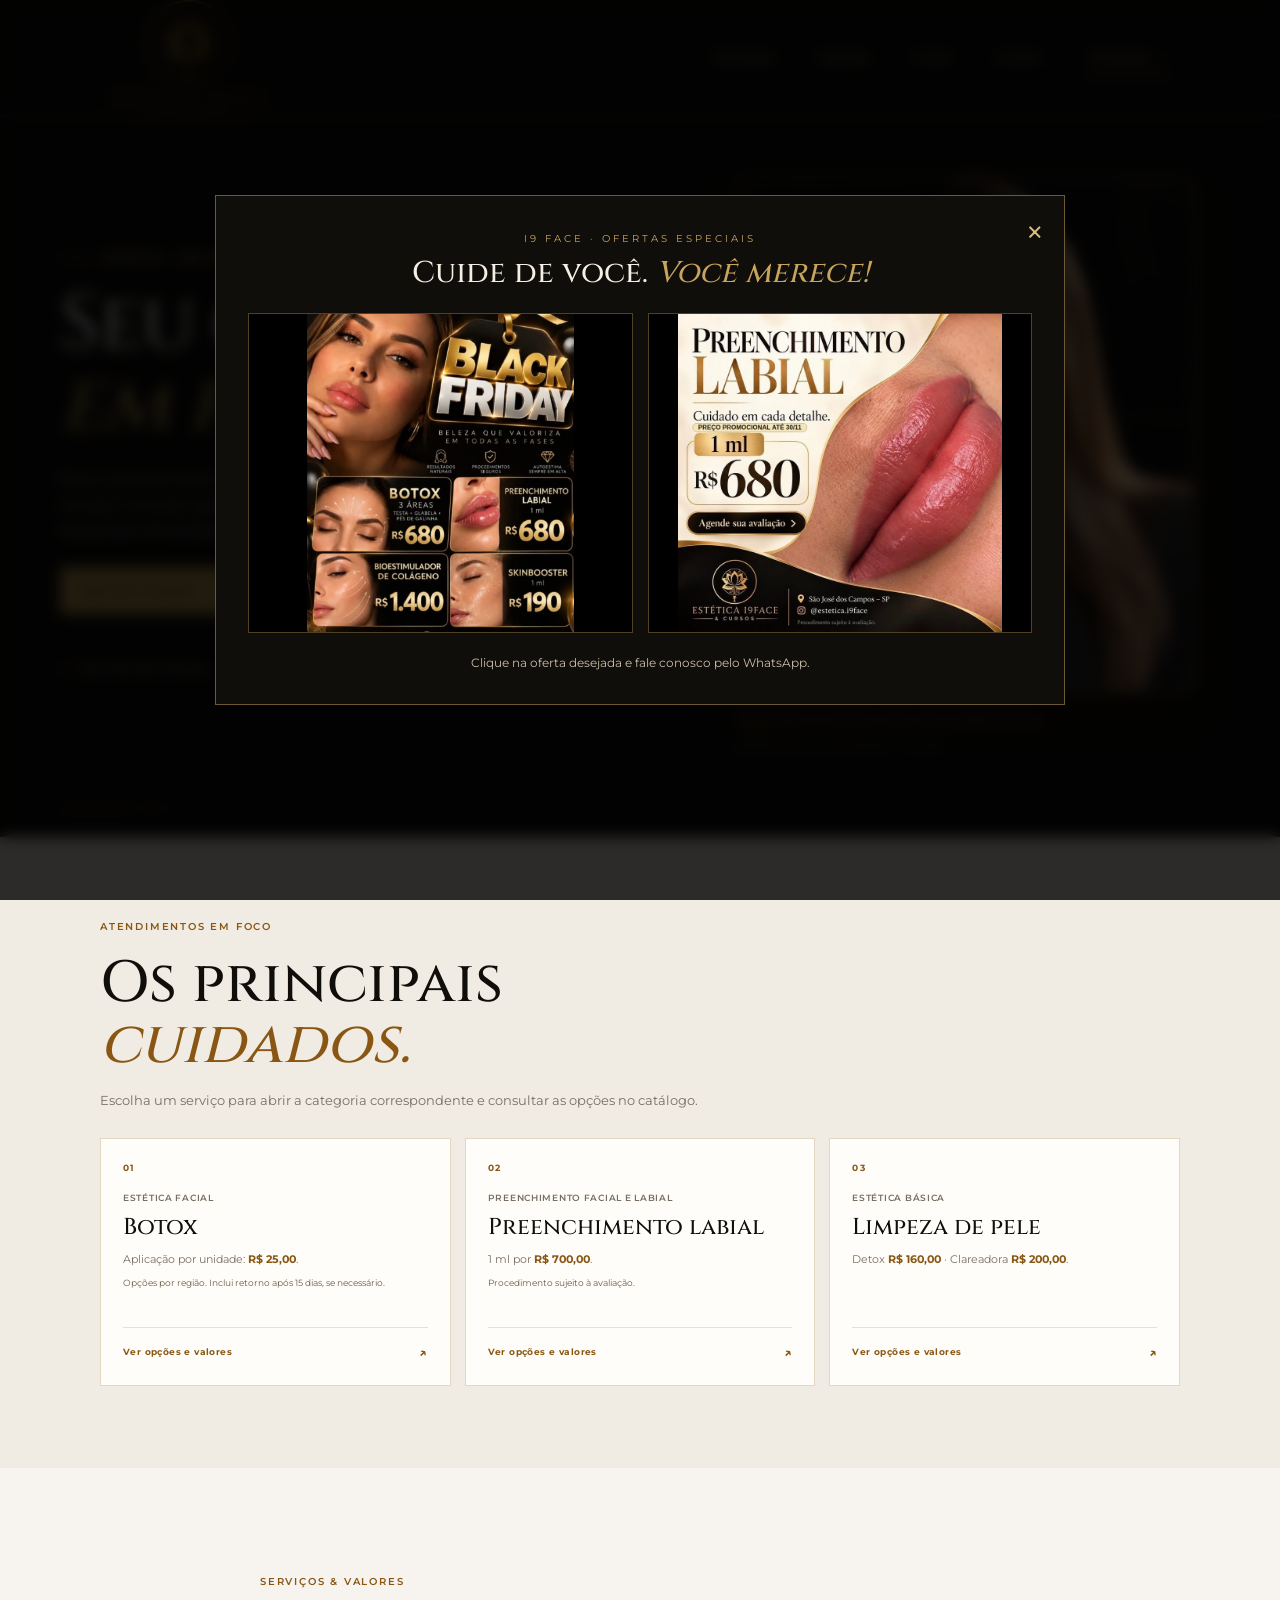
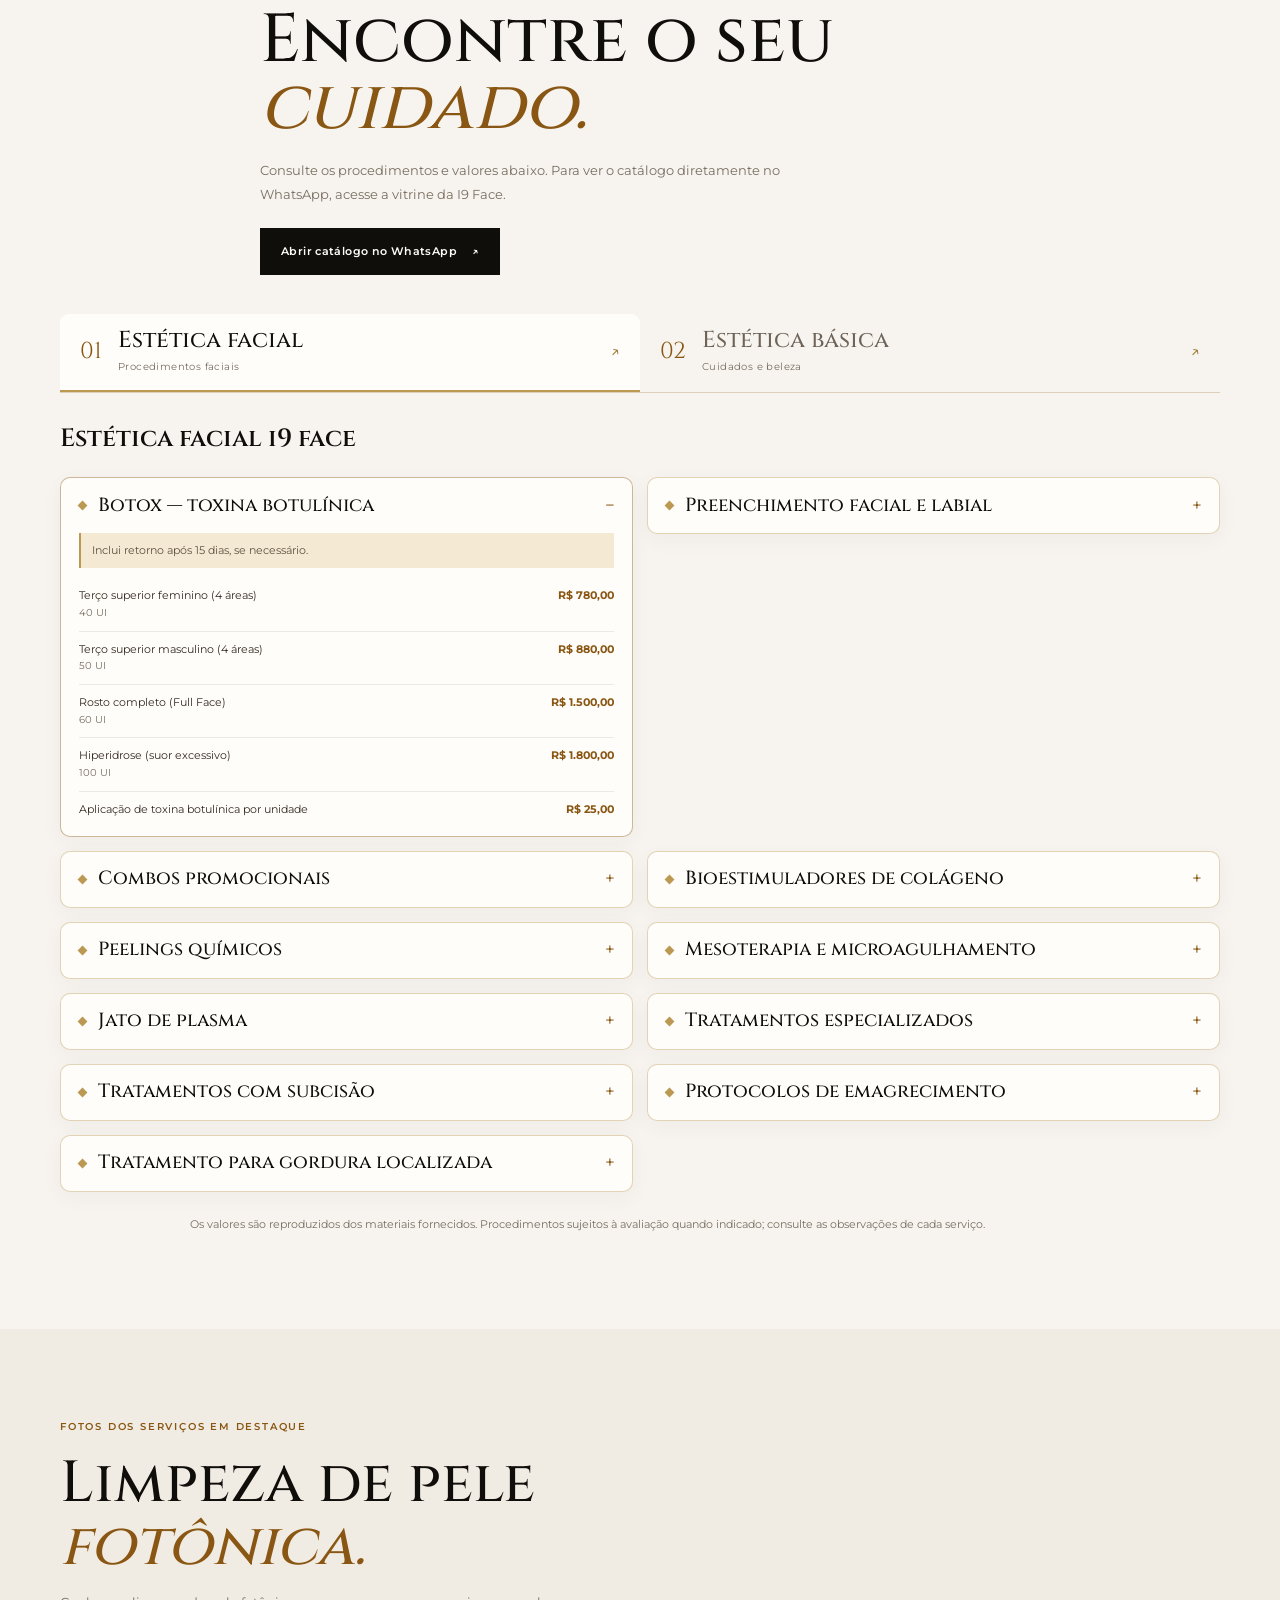
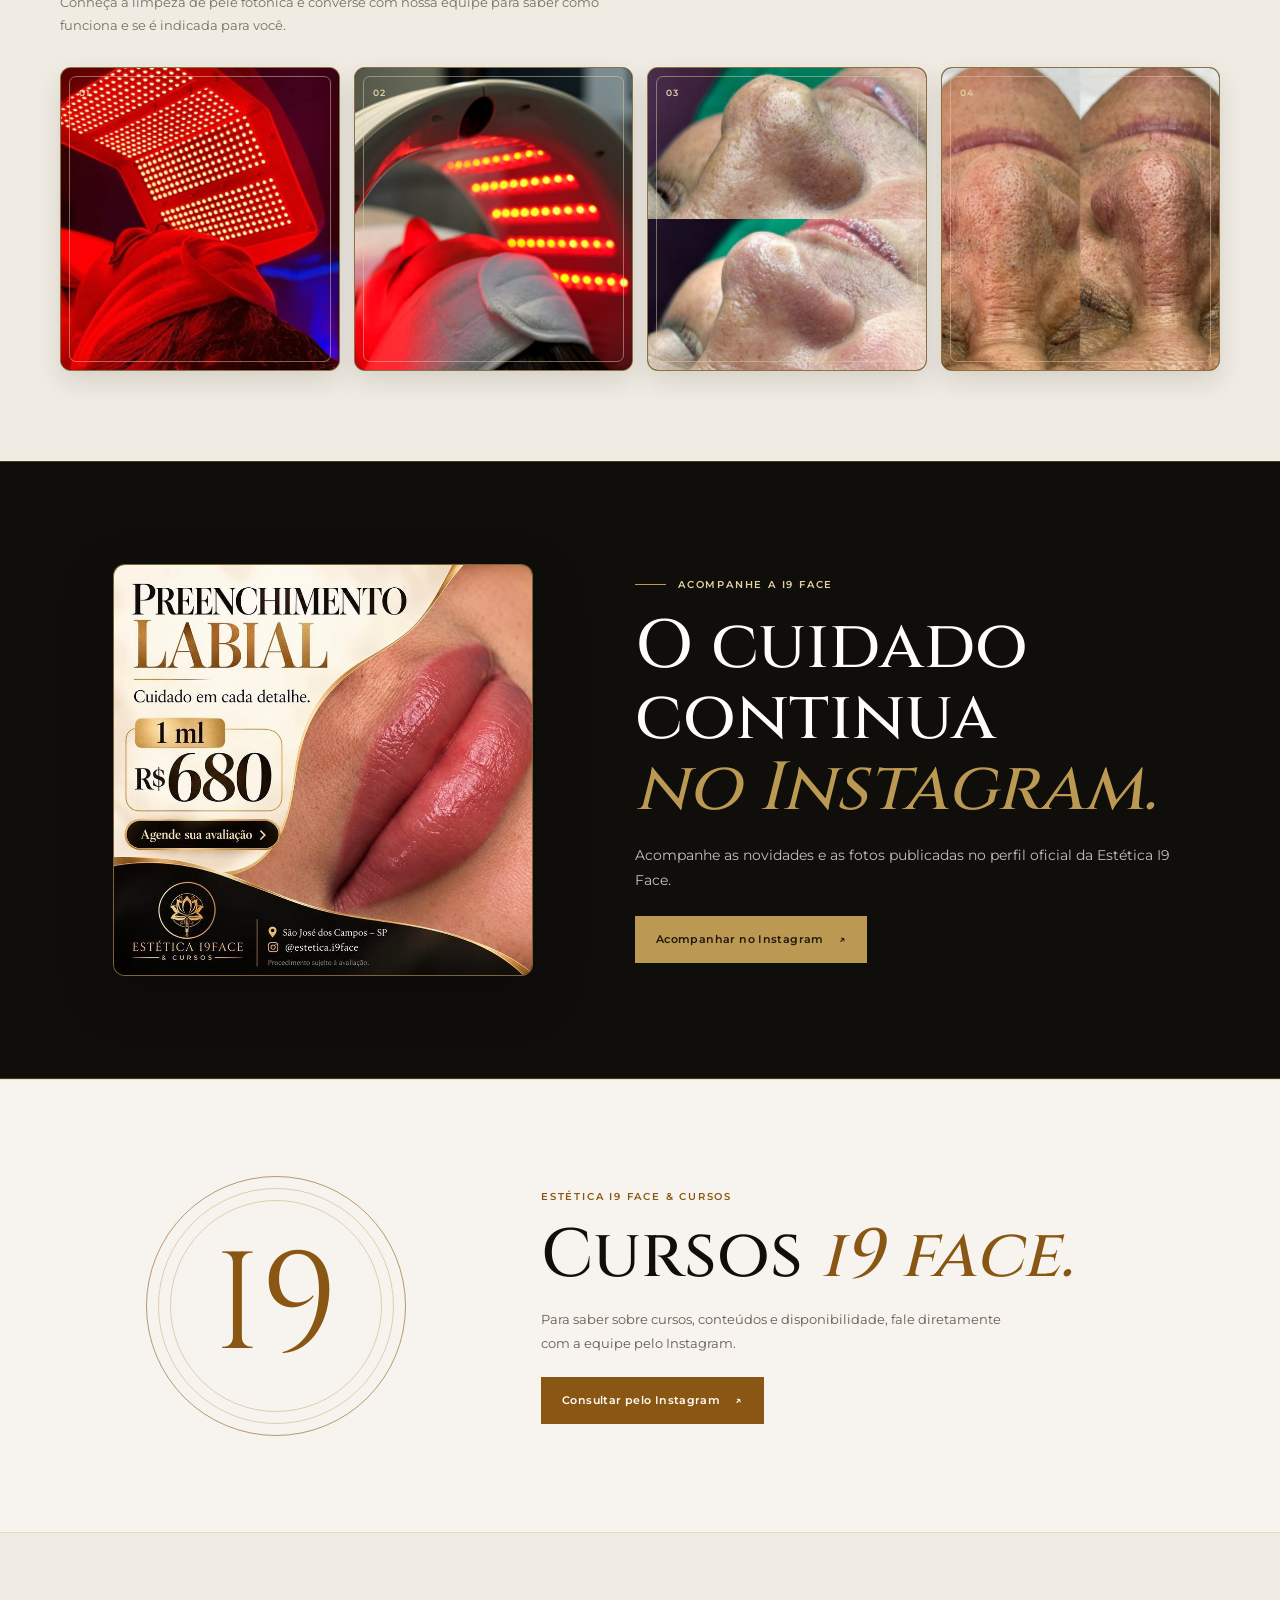
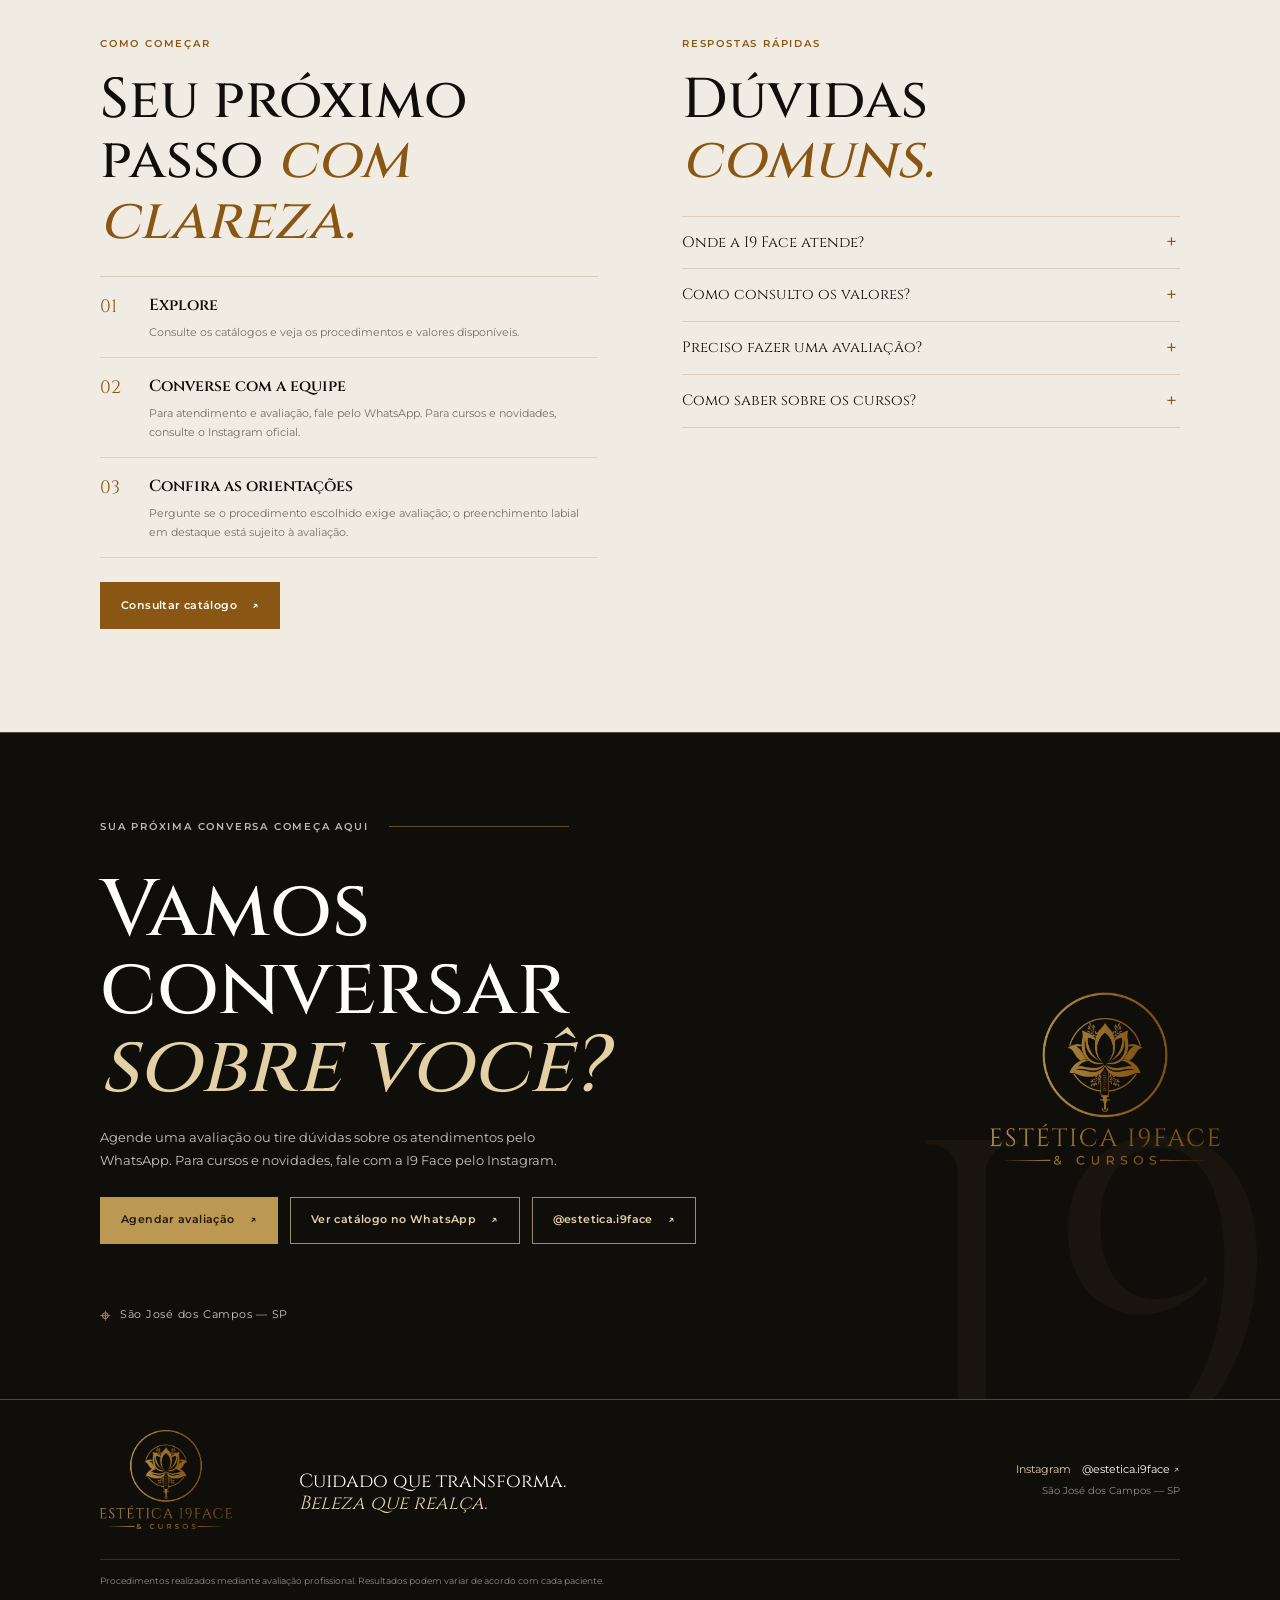
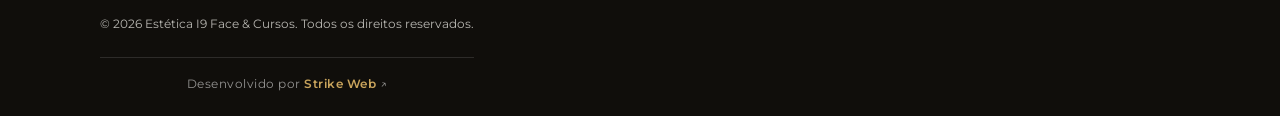
==== commit 59cf55a2: "Atualização do site e imagens promocionais" ====
--- a/index.html
+++ b/index.html
@@ -23,6 +23,43 @@
     <link rel="stylesheet" href="/styles.css" />
     <script type="module" src="/main.js"></script>
   </head>
+
+
+<!-- POP-UP PROMOCIONAL I9 FACE -->
+<div class="promo-overlay" id="promoPopup" aria-hidden="true">
+  <div class="promo-modal" role="dialog" aria-modal="true" aria-label="Promoções I9 Face">
+
+    <button class="promo-close" id="closePromo" aria-label="Fechar">×</button>
+
+    <div class="promo-header">
+      <span>I9 FACE · OFERTAS ESPECIAIS</span>
+      <h2>Cuide de você. <em>Você merece!</em></h2>
+    </div>
+
+    <div class="promo-images">
+
+      <a href="https://wa.me/5512992465362?text=Ol%C3%A1!%20Tenho%20interesse%20na%20primeira%20promo%C3%A7%C3%A3o%20da%20I9%20Face."
+         target="_blank" rel="noopener noreferrer">
+        <img src="/public/assets/promocao1.jpg"
+             alt="Primeira promoção I9 Face">
+      </a>
+
+      <a href="https://wa.me/5512992465362?text=Ol%C3%A1!%20Tenho%20interesse%20na%20segunda%20promo%C3%A7%C3%A3o%20da%20I9%20Face."
+         target="_blank" rel="noopener noreferrer">
+        <img src="/public/assets/promocao2.jpg"
+             alt="Segunda promoção I9 Face">
+      </a>
+
+    </div>
+
+    <p class="promo-footer">
+      Clique na oferta desejada e fale conosco pelo WhatsApp.
+    </p>
+
+  </div>
+</div>
+
+
   <body>
     <a class="skip-link" href="#conteudo">Pular para o conteúdo</a>
     <header class="site-header">
@@ -89,7 +126,7 @@
               <span class="priority-number">02</span>
               <span class="priority-category">Preenchimento facial e labial</span>
               <h3>Preenchimento labial</h3>
-              <p class="priority-description">1 ml por <strong>R$ 680,00</strong>.</p>
+              <p class="priority-description">1 ml por <strong>R$ 700,00</strong>.</p>
               <span class="priority-note">Procedimento sujeito à avaliação.</span>
               <span class="priority-action">Ver opções e valores <span aria-hidden="true">↗</span></span>
             </a>
@@ -122,11 +159,11 @@
         <div class="catalog-panels">
           <section id="panel-facial" class="catalog-panel" role="tabpanel" aria-labelledby="tab-facial" data-catalog-panel="facial">
             <h3 class="sr-only">Estética facial i9 face: procedimentos e valores</h3>
-            <h4 class="catalog-panel-title">Estética facial i9 face</h4><div class="catalog-grid"><details class="service-group" open><summary>Botox — toxina botulínica</summary><div class="service-content"><p class="service-note">Inclui retorno após 15 dias, se necessário.</p><ul class="service-list"><li class="service-row"><span class="service-row-name">Terço superior feminino (4 áreas)<span class="service-row-detail">40 UI</span></span><strong class="service-price">R$ 780,00</strong></li><li class="service-row"><span class="service-row-name">Terço superior masculino (4 áreas)<span class="service-row-detail">50 UI</span></span><strong class="service-price">R$ 880,00</strong></li><li class="service-row"><span class="service-row-name">Rosto completo (Full Face)<span class="service-row-detail">60 UI</span></span><strong class="service-price">R$ 1.500,00</strong></li><li class="service-row"><span class="service-row-name">Hiperidrose (suor excessivo)<span class="service-row-detail">100 UI</span></span><strong class="service-price">R$ 1.800,00</strong></li><li class="service-row"><span class="service-row-name">Aplicação de toxina botulínica por unidade</span><strong class="service-price">R$ 25,00</strong></li></ul></div></details><details class="service-group"><summary>Preenchimento facial e labial</summary><div class="service-content"><ul class="service-list"><li class="service-row"><span class="service-row-name">Preenchimento labial (1 ml)</span><strong class="service-price">R$ 680,00</strong></li><li class="service-row"><span class="service-row-name">Preenchimento de mento (queixo)</span><strong class="service-price">R$ 650,00</strong></li><li class="service-row"><span class="service-row-name">Contorno mandibular</span><strong class="service-price">A partir de R$ 700,00</strong></li><li class="service-row"><span class="service-row-name">Preenchimento malar (maçã do rosto)</span><strong class="service-price">A partir de R$ 700,00</strong></li><li class="service-row"><span class="service-row-name">Sulco nasogeniano (bigode chinês)</span><strong class="service-price">A partir de R$ 650,00</strong></li><li class="service-row"><span class="service-row-name">Linhas de marionete</span><strong class="service-price">A partir de R$ 650,00</strong></li><li class="service-row"><span class="service-row-name">Preenchimento de olheiras</span><strong class="service-price">A partir de R$ 680,00</strong></li><li class="service-row"><span class="service-row-name">Rinomodelação (nariz)</span><strong class="service-price">R$ 1.800,00</strong></li></ul></div></details><details class="service-group"><summary>Combos promocionais</summary><div class="service-content"><ul class="service-list"><li class="service-row"><span class="service-row-name">Combo 1: preenchimento labial (2 ml)</span><strong class="service-price">R$ 900,00</strong></li><li class="service-row"><span class="service-row-name">Combo 2: preenchimento labial + mento</span><strong class="service-price">R$ 1.200,00</strong></li><li class="service-row"><span class="service-row-name">Combo 3: preenchimento malar + mento</span><strong class="service-price">R$ 1.250,00</strong></li><li class="service-row"><span class="service-row-name">Combo 4: Full Face</span><strong class="service-price">A partir de R$ 1.800,00</strong></li></ul></div></details><details class="service-group"><summary>Bioestimuladores de colágeno</summary><div class="service-content"><p class="service-note">Valores de R$ 900,00 a R$ 2.000,00.</p><ul class="service-list"><li class="service-row"><span class="service-row-name">Sculptra</span><strong class="service-price"></strong></li><li class="service-row"><span class="service-row-name">Radiesse</span><strong class="service-price"></strong></li><li class="service-row"><span class="service-row-name">Outras marcas</span><strong class="service-price">Consultar</strong></li></ul></div></details><details class="service-group"><summary>Peelings químicos</summary><div class="service-content"><ul class="service-list"><li class="service-row"><span class="service-row-name">Peeling orgânico</span><strong class="service-price">A partir de R$ 180,00</strong></li><li class="service-row"><span class="service-row-name">Peeling de ATA</span><strong class="service-price">A partir de R$ 250,00</strong></li><li class="service-row"><span class="service-row-name">Yellow Peel</span><strong class="service-price">A partir de R$ 400,00</strong></li><li class="service-row"><span class="service-row-name">Peeling 3D</span><strong class="service-price">R$ 600,00</strong></li><li class="service-row"><span class="service-row-name">Peeling Pele Iluminada</span><strong class="service-price">R$ 200,00 por sessão</strong></li></ul></div></details><details class="service-group"><summary>Mesoterapia e microagulhamento</summary><div class="service-content"><p class="service-note">Os valores variam conforme a avaliação individual, o protocolo e os produtos utilizados.</p><ul class="service-list"><li class="service-row"><span class="service-row-name">PDRN</span><strong class="service-price">De R$ 350,00 a R$ 900,00</strong></li><li class="service-row"><span class="service-row-name">NCTF 150</span><strong class="service-price">De R$ 180,00 a R$ 600,00</strong></li><li class="service-row"><span class="service-row-name">Exossomos</span><strong class="service-price">De R$ 450,00 a R$ 900,00</strong></li><li class="service-row"><span class="service-row-name">GHK-Cu (peptídeo de cobre)</span><strong class="service-price">De R$ 350,00 a R$ 800,00</strong></li><li class="service-row"><span class="service-row-name">Skinbooster</span><strong class="service-price">De R$ 190,00 a R$ 500,00</strong></li><li class="service-row"><span class="service-row-name">Tratamento de melasma</span><strong class="service-price">De R$ 800,00 a R$ 1.600,00</strong></li></ul></div></details><details class="service-group"><summary>Jato de plasma</summary><div class="service-content"><ul class="service-list"><li class="service-row"><span class="service-row-name">Testa</span><strong class="service-price">R$ 140,00</strong></li><li class="service-row"><span class="service-row-name">Pálpebras superiores e inferiores</span><strong class="service-price">R$ 250,00</strong></li><li class="service-row"><span class="service-row-name">Região perioral (ao redor da boca)</span><strong class="service-price">R$ 200,00</strong></li><li class="service-row"><span class="service-row-name">Bochechas</span><strong class="service-price">R$ 250,00</strong></li><li class="service-row"><span class="service-row-name">Queixo</span><strong class="service-price">R$ 180,00</strong></li><li class="service-row"><span class="service-row-name">Linhas de expressão localizadas</span><strong class="service-price">R$ 240,00</strong></li><li class="service-row"><span class="service-row-name">Pescoço e papada (flacidez)</span><strong class="service-price">R$ 390,00</strong></li><li class="service-row"><span class="service-row-name">Cicatrizes em áreas localizadas</span><strong class="service-price">R$ 240,00</strong></li><li class="service-row"><span class="service-row-name">Full Face (até 4 regiões)</span><strong class="service-price">R$ 500,00</strong></li><li class="service-row"><span class="service-row-name">Remoção de pintas e sinais</span><strong class="service-price">A partir de R$ 120,00</strong></li><li class="service-row"><span class="service-row-name">Tratamento de manchas nas mãos</span><strong class="service-price">R$ 250,00</strong></li></ul></div></details><details class="service-group"><summary>Tratamentos especializados</summary><div class="service-content"><ul class="service-list"><li class="service-row"><span class="service-row-name">Dermopuntura — estrias brancas</span><strong class="service-price">A partir de R$ 250,00 por sessão</strong></li><li class="service-row"><span class="service-row-name">Secagem de vasinhos com glicose</span><strong class="service-price">De R$ 100,00 a R$ 300,00 por sessão</strong></li><li class="service-row"><span class="service-row-name">Lobuloplastia (orelhas) — reconstrutiva não cirúrgica<span class="service-row-detail">Técnicas conforme avaliação e indicação</span></span><strong class="service-price"></strong></li><li class="service-row"><span class="service-row-name">Jato de plasma<span class="service-row-detail">Técnica que pode ser indicada para lobuloplastia</span></span><strong class="service-price">De R$ 250,00 a R$ 500,00</strong></li><li class="service-row"><span class="service-row-name">Preenchimento do lóbulo com ácido hialurônico</span><strong class="service-price">R$ 680,00</strong></li></ul></div></details><details class="service-group"><summary>Tratamentos com subcisão</summary><div class="service-content"><ul class="service-list"><li class="service-row"><span class="service-row-name">Subcisão para celulite</span><strong class="service-price">A partir de R$ 600,00</strong></li><li class="service-row"><span class="service-row-name">Subcisão para cicatrizes de acne</span><strong class="service-price">A partir de R$ 500,00</strong></li></ul></div></details><details class="service-group"><summary>Protocolos de emagrecimento</summary><div class="service-content"><p class="service-note">GEN TRZ — valores informados por dose. Parceria com nutricionista para suporte nutricional.</p><ul class="service-list"><li class="service-row"><span class="service-row-name">2,5 mg</span><strong class="service-price">R$ 200,00</strong></li><li class="service-row"><span class="service-row-name">5 mg</span><strong class="service-price">R$ 200,00</strong></li><li class="service-row"><span class="service-row-name">7,5 mg</span><strong class="service-price">R$ 200,00</strong></li><li class="service-row"><span class="service-row-name">12,5 mg</span><strong class="service-price">R$ 250,00</strong></li><li class="service-row"><span class="service-row-name">15 mg</span><strong class="service-price">R$ 300,00</strong></li></ul></div></details><details class="service-group"><summary>Tratamento para gordura localizada</summary><div class="service-content"><ul class="service-list"><li class="service-row"><span class="service-row-name">Tratamento por sessão</span><strong class="service-price">De R$ 80,00 a R$ 1.500,00, conforme avaliação</strong></li><li class="service-row"><span class="service-row-name">Aplicação de enzimas individuais</span><strong class="service-price">Consultar valores</strong></li></ul></div></details></div>
+            <h4 class="catalog-panel-title">Estética facial i9 face</h4><div class="catalog-grid"><details class="service-group" open><summary>Botox — toxina botulínica</summary><div class="service-content"><p class="service-note">Inclui retorno após 15 dias, se necessário.</p><ul class="service-list"><li class="service-row"><span class="service-row-name">Terço superior feminino (4 áreas)<span class="service-row-detail">40 UI</span></span><strong class="service-price">R$ 780,00</strong></li><li class="service-row"><span class="service-row-name">Terço superior masculino (4 áreas)<span class="service-row-detail">50 UI</span></span><strong class="service-price">R$ 880,00</strong></li><li class="service-row"><span class="service-row-name">Rosto completo (Full Face)<span class="service-row-detail">60 UI</span></span><strong class="service-price">R$ 1.500,00</strong></li><li class="service-row"><span class="service-row-name">Hiperidrose (suor excessivo)<span class="service-row-detail">100 UI</span></span><strong class="service-price">R$ 1.800,00</strong></li><li class="service-row"><span class="service-row-name">Aplicação de toxina botulínica por unidade</span><strong class="service-price">R$ 25,00</strong></li></ul></div></details><details class="service-group"><summary>Preenchimento facial e labial</summary><div class="service-content"><ul class="service-list"><li class="service-row"><span class="service-row-name">Preenchimento labial (1 ml)</span><strong class="service-price">R$ 700,00</strong></li><li class="service-row"><span class="service-row-name">Preenchimento de mento (queixo)</span><strong class="service-price">R$ 700,00</strong></li><li class="service-row"><span class="service-row-name">Contorno mandibular</span><strong class="service-price">A partir de R$ 700,00</strong></li><li class="service-row"><span class="service-row-name">Preenchimento malar (maçã do rosto)</span><strong class="service-price">A partir de R$ 700,00</strong></li><li class="service-row"><span class="service-row-name">Sulco nasogeniano (bigode chinês)</span><strong class="service-price">A partir de R$ 650,00</strong></li><li class="service-row"><span class="service-row-name">Linhas de marionete</span><strong class="service-price">A partir de R$ 650,00</strong></li><li class="service-row"><span class="service-row-name">Preenchimento de olheiras</span><strong class="service-price">A partir de R$ 680,00</strong></li><li class="service-row"><span class="service-row-name">Rinomodelação (nariz)</span><strong class="service-price">R$ 1.800,00</strong></li></ul></div></details><details class="service-group"><summary>Combos promocionais</summary><div class="service-content"><ul class="service-list"><li class="service-row"><span class="service-row-name">Combo 1: preenchimento labial (2 ml)</span><strong class="service-price">R$ 700,00</strong></li><li class="service-row"><span class="service-row-name">Combo 2: preenchimento labial + mento</span><strong class="service-price">R$ 1.200,00</strong></li><li class="service-row"><span class="service-row-name">Combo 3: preenchimento malar + mento</span><strong class="service-price">R$ 1.250,00</strong></li><li class="service-row"><span class="service-row-name">Combo 4: Full Face</span><strong class="service-price">A partir de R$ 1.800,00</strong></li></ul></div></details><details class="service-group"><summary>Bioestimuladores de colágeno</summary><div class="service-content"><p class="service-note">Valores de R$ 900,00 a R$ 2.000,00.</p><ul class="service-list"><li class="service-row"><span class="service-row-name">Sculptra</span><strong class="service-price"></strong></li><li class="service-row"><span class="service-row-name">Radiesse</span><strong class="service-price"></strong></li><li class="service-row"><span class="service-row-name">Outras marcas</span><strong class="service-price">Consultar</strong></li></ul></div></details><details class="service-group"><summary>Peelings químicos</summary><div class="service-content"><ul class="service-list"><li class="service-row"><span class="service-row-name">Peeling orgânico</span><strong class="service-price">A partir de R$ 180,00</strong></li><li class="service-row"><span class="service-row-name">Peeling de ATA</span><strong class="service-price">A partir de R$ 250,00</strong></li><li class="service-row"><span class="service-row-name">Yellow Peel</span><strong class="service-price">A partir de R$ 400,00</strong></li><li class="service-row"><span class="service-row-name">Peeling 3D</span><strong class="service-price">R$ 600,00</strong></li><li class="service-row"><span class="service-row-name">Peeling Pele Iluminada</span><strong class="service-price">R$ 200,00 por sessão</strong></li></ul></div></details><details class="service-group"><summary>Mesoterapia e microagulhamento</summary><div class="service-content"><p class="service-note">Os valores variam conforme a avaliação individual, o protocolo e os produtos utilizados.</p><ul class="service-list"><li class="service-row"><span class="service-row-name">PDRN</span><strong class="service-price">De R$ 350,00 a R$ 900,00</strong></li><li class="service-row"><span class="service-row-name">NCTF 150</span><strong class="service-price">De R$ 180,00 a R$ 600,00</strong></li><li class="service-row"><span class="service-row-name">Exossomos</span><strong class="service-price">De R$ 450,00 a R$ 700,00</strong></li><li class="service-row"><span class="service-row-name">GHK-Cu (peptídeo de cobre)</span><strong class="service-price">De R$ 350,00 a R$ 800,00</strong></li><li class="service-row"><span class="service-row-name">Skinbooster</span><strong class="service-price">De R$ 190,00 a R$ 800,00</strong></li><li class="service-row"><span class="service-row-name">Tratamento de melasma</span><strong class="service-price">De R$ 800,00 a R$ 1.600,00</strong></li></ul></div></details><details class="service-group"><summary>Jato de plasma</summary><div class="service-content"><ul class="service-list"><li class="service-row"><span class="service-row-name">Testa</span><strong class="service-price">R$ 140,00</strong></li><li class="service-row"><span class="service-row-name">Pálpebras superiores e inferiores</span><strong class="service-price">R$ 250,00</strong></li><li class="service-row"><span class="service-row-name">Região perioral (ao redor da boca)</span><strong class="service-price">R$ 200,00</strong></li><li class="service-row"><span class="service-row-name">Bochechas</span><strong class="service-price">R$ 250,00</strong></li><li class="service-row"><span class="service-row-name">Queixo</span><strong class="service-price">R$ 180,00</strong></li><li class="service-row"><span class="service-row-name">Linhas de expressão localizadas</span><strong class="service-price">R$ 240,00</strong></li><li class="service-row"><span class="service-row-name">Pescoço e papada (flacidez)</span><strong class="service-price">R$ 390,00</strong></li><li class="service-row"><span class="service-row-name">Cicatrizes em áreas localizadas</span><strong class="service-price">R$ 240,00</strong></li><li class="service-row"><span class="service-row-name">Full Face (até 4 regiões)</span><strong class="service-price">R$ 500,00</strong></li><li class="service-row"><span class="service-row-name">Remoção de pintas e sinais</span><strong class="service-price">A partir de R$ 120,00</strong></li><li class="service-row"><span class="service-row-name">Tratamento de manchas nas mãos</span><strong class="service-price">R$ 250,00</strong></li></ul></div></details><details class="service-group"><summary>Tratamentos especializados</summary><div class="service-content"><ul class="service-list"><li class="service-row"><span class="service-row-name">Dermopuntura — estrias brancas</span><strong class="service-price">A partir de R$ 250,00 por sessão</strong></li><li class="service-row"><span class="service-row-name">Secagem de vasinhos com glicose</span><strong class="service-price">De R$ 100,00 a R$ 300,00 por sessão</strong></li><li class="service-row"><span class="service-row-name">Lobuloplastia (orelhas) — reconstrutiva não cirúrgica<span class="service-row-detail">Técnicas conforme avaliação e indicação</span></span><strong class="service-price"></strong></li><li class="service-row"><span class="service-row-name">Jato de plasma<span class="service-row-detail">Técnica que pode ser indicada para lobuloplastia</span></span><strong class="service-price">De R$ 250,00 a R$ 500,00</strong></li><li class="service-row"><span class="service-row-name">Preenchimento do lóbulo com ácido hialurônico</span><strong class="service-price">R$ 680,00</strong></li></ul></div></details><details class="service-group"><summary>Tratamentos com subcisão</summary><div class="service-content"><ul class="service-list"><li class="service-row"><span class="service-row-name">Subcisão para celulite</span><strong class="service-price">A partir de R$ 600,00</strong></li><li class="service-row"><span class="service-row-name">Subcisão para cicatrizes de acne</span><strong class="service-price">A partir de R$ 500,00</strong></li></ul></div></details><details class="service-group"><summary>Protocolos de emagrecimento</summary><div class="service-content"><p class="service-note">GEN TRZ — valores informados por dose. Parceria com nutricionista para suporte nutricional.</p><ul class="service-list"><li class="service-row"><span class="service-row-name">2,5 mg</span><strong class="service-price">R$ 180,00</strong></li><li class="service-row"><span class="service-row-name">5 mg</span><strong class="service-price">R$ 200,00</strong></li><li class="service-row"><span class="service-row-name">7,5 mg</span><strong class="service-price">R$ 200,00</strong></li><li class="service-row"><span class="service-row-name">12,5 mg</span><strong class="service-price">R$ 250,00</strong></li><li class="service-row"><span class="service-row-name">15 mg</span><strong class="service-price">R$ 300,00</strong></li></ul></div></details><details class="service-group"><summary>Tratamento para gordura localizada</summary><div class="service-content"><ul class="service-list"><li class="service-row"><span class="service-row-name">Tratamento por sessão</span><strong class="service-price">De R$ 80,00 a R$ 1.500,00, conforme avaliação</strong></li><li class="service-row"><span class="service-row-name">Aplicação de enzimas individuais</span><strong class="service-price">Consultar valores</strong></li></ul></div></details></div>
           </section>
           <section id="panel-basica" class="catalog-panel" role="tabpanel" aria-labelledby="tab-basica" data-catalog-panel="basica" hidden>
             <h3 class="sr-only">Estética básica i9 face: procedimentos e valores</h3>
-            <h4 class="catalog-panel-title">Estética básica i9 face</h4><div class="catalog-grid"><details class="service-group" open><summary>Sobrancelhas</summary><div class="service-content"><ul class="service-list"><li class="service-row"><span class="service-row-name">Reconstrução de sobrancelhas com microagulhamento, incluindo avaliação por tricoscopia</span><strong class="service-price">R$ 200,00 por sessão</strong></li><li class="service-row"><span class="service-row-name">Design feminino</span><strong class="service-price">R$ 60,00</strong></li><li class="service-row"><span class="service-row-name">Design feminino com pinça</span><strong class="service-price">R$ 70,00</strong></li><li class="service-row"><span class="service-row-name">Design masculino</span><strong class="service-price">R$ 70,00</strong></li><li class="service-row"><span class="service-row-name">Design masculino com pinça</span><strong class="service-price">R$ 75,00</strong></li><li class="service-row"><span class="service-row-name">Design infantil</span><strong class="service-price">R$ 50,00</strong></li><li class="service-row"><span class="service-row-name">Aplicação de henna ou tintura</span><strong class="service-price">R$ 75,00</strong></li><li class="service-row"><span class="service-row-name">Brow Lamination</span><strong class="service-price">R$ 150,00</strong></li><li class="service-row"><span class="service-row-name">Microblading (Shadow ou Microhenna)<span class="service-row-detail">Retorno incluso</span></span><strong class="service-price">R$ 500,00</strong></li></ul></div></details><details class="service-group"><summary>Combos de sobrancelhas</summary><div class="service-content"><ul class="service-list"><li class="service-row"><span class="service-row-name">Design + buço</span><strong class="service-price">R$ 70,00</strong></li><li class="service-row"><span class="service-row-name">Design com pinça + buço</span><strong class="service-price">R$ 80,00</strong></li><li class="service-row"><span class="service-row-name">Design + buço + queixo</span><strong class="service-price">R$ 80,00</strong></li><li class="service-row"><span class="service-row-name">Design + henna</span><strong class="service-price">R$ 85,00</strong></li><li class="service-row"><span class="service-row-name">Design + tintura</span><strong class="service-price">R$ 85,00</strong></li></ul></div></details><details class="service-group"><summary>Depilação facial com linha</summary><div class="service-content"><p class="service-note">Valor por área, exceto para epilação facial completa.</p><ul class="service-list"><li class="service-row"><span class="service-row-name">Buço</span><strong class="service-price">R$ 30,00</strong></li><li class="service-row"><span class="service-row-name">Queixo</span><strong class="service-price">R$ 30,00</strong></li><li class="service-row"><span class="service-row-name">Testa</span><strong class="service-price">R$ 30,00</strong></li><li class="service-row"><span class="service-row-name">Nariz</span><strong class="service-price">R$ 30,00</strong></li><li class="service-row"><span class="service-row-name">Pescoço</span><strong class="service-price">R$ 30,00</strong></li><li class="service-row"><span class="service-row-name">Orelhas</span><strong class="service-price">R$ 30,00</strong></li><li class="service-row"><span class="service-row-name">Epilação facial completa</span><strong class="service-price">R$ 150,00</strong></li></ul></div></details><details class="service-group"><summary>Cílios</summary><div class="service-content"><ul class="service-list"><li class="service-row"><span class="service-row-name">Extensão de cílios (fio a fio, híbrido ou brasileiro)</span><strong class="service-price">R$ 180,00</strong></li><li class="service-row"><span class="service-row-name">Cílios Express (sem manutenção)</span><strong class="service-price">R$ 90,00</strong></li><li class="service-row"><span class="service-row-name">Manutenção de extensão de cílios (até 20 dias)</span><strong class="service-price">R$ 90,00</strong></li><li class="service-row"><span class="service-row-name">Remoção de extensão</span><strong class="service-price">R$ 80,00</strong></li><li class="service-row"><span class="service-row-name">Aplicação de tintura para cílios</span><strong class="service-price">R$ 75,00</strong></li><li class="service-row"><span class="service-row-name">Lash Lifting ou permanente de cílios</span><strong class="service-price">R$ 160,00</strong></li></ul></div></details><details class="service-group"><summary>Lábios</summary><div class="service-content"><ul class="service-list"><li class="service-row"><span class="service-row-name">Micropigmentação labial (Microlab)<span class="service-row-detail">Retorno incluso</span></span><strong class="service-price">R$ 590,00</strong></li><li class="service-row"><span class="service-row-name">Hidralips</span><strong class="service-price">R$ 150,00</strong></li></ul></div></details><details class="service-group"><summary>Limpeza de pele e tratamentos faciais</summary><div class="service-content"><p class="service-note">Os pacotes podem ser personalizados conforme a necessidade de cada cliente.</p><ul class="service-list"><li class="service-row"><span class="service-row-name">Limpeza de Pele Detox</span><strong class="service-price">R$ 160,00</strong></li><li class="service-row"><span class="service-row-name">Limpeza de Pele Clareadora</span><strong class="service-price">R$ 200,00</strong></li><li class="service-row"><span class="service-row-name">Limpeza de Pele + Peeling de Diamante</span><strong class="service-price">R$ 130,00</strong></li><li class="service-row"><span class="service-row-name">Peeling de Diamante</span><strong class="service-price">R$ 80,00</strong></li><li class="service-row"><span class="service-row-name">Dermaplaning</span><strong class="service-price">R$ 130,00</strong></li><li class="service-row"><span class="service-row-name">Limpeza de Pele + Microagulhamento</span><strong class="service-price">R$ 300,00</strong></li><li class="service-row"><span class="service-row-name">Limpeza de Pele + Dermaplaning</span><strong class="service-price">R$ 150,00</strong></li><li class="service-row"><span class="service-row-name">Tratamento de acne (protocolo específico com 3 sessões)</span><strong class="service-price">R$ 400,00</strong></li></ul></div></details><details class="service-group"><summary>Depilação corporal feminina</summary><div class="service-content"><ul class="service-list"><li class="service-row"><span class="service-row-name">Abdômen</span><strong class="service-price">R$ 45,00</strong></li><li class="service-row"><span class="service-row-name">Ânus</span><strong class="service-price">R$ 40,00</strong></li><li class="service-row"><span class="service-row-name">Axilas</span><strong class="service-price">R$ 45,00</strong></li><li class="service-row"><span class="service-row-name">Braço completo</span><strong class="service-price">R$ 80,00</strong></li><li class="service-row"><span class="service-row-name">Buço</span><strong class="service-price">R$ 30,00</strong></li><li class="service-row"><span class="service-row-name">Costas</span><strong class="service-price">R$ 60,00</strong></li><li class="service-row"><span class="service-row-name">Coxas</span><strong class="service-price">R$ 70,00</strong></li><li class="service-row"><span class="service-row-name">Dedos dos pés (falanges)</span><strong class="service-price">R$ 20,00</strong></li><li class="service-row"><span class="service-row-name">Faixa do abdômen</span><strong class="service-price">R$ 45,00</strong></li><li class="service-row"><span class="service-row-name">Glúteos</span><strong class="service-price">R$ 50,00</strong></li><li class="service-row"><span class="service-row-name">Mãos (dorso e falanges)</span><strong class="service-price">R$ 35,00</strong></li><li class="service-row"><span class="service-row-name">Meia perna</span><strong class="service-price">R$ 60,00</strong></li><li class="service-row"><span class="service-row-name">Meio braço</span><strong class="service-price">R$ 45,00</strong></li><li class="service-row"><span class="service-row-name">Nariz</span><strong class="service-price">R$ 30,00</strong></li><li class="service-row"><span class="service-row-name">Orelhas</span><strong class="service-price">R$ 30,00</strong></li><li class="service-row"><span class="service-row-name">Perna inteira</span><strong class="service-price">R$ 90,00</strong></li><li class="service-row"><span class="service-row-name">Queixo</span><strong class="service-price">R$ 30,00</strong></li><li class="service-row"><span class="service-row-name">Rosto inteiro</span><strong class="service-price">R$ 160,00</strong></li><li class="service-row"><span class="service-row-name">Seios</span><strong class="service-price">R$ 50,00</strong></li><li class="service-row"><span class="service-row-name">Virilha cavada (volta do biquíni)</span><strong class="service-price">R$ 55,00</strong></li><li class="service-row"><span class="service-row-name">Virilha completa + ânus</span><strong class="service-price">R$ 75,00</strong></li></ul></div></details><details class="service-group"><summary>Pacote feminino</summary><div class="service-content"><ul class="service-list"><li class="service-row"><span class="service-row-name">Meia perna + axilas + virilha cavada + ânus</span><strong class="service-price">R$ 180,00</strong></li></ul></div></details><details class="service-group"><summary>Banho de Lua</summary><div class="service-content"><ul class="service-list"><li class="service-row"><span class="service-row-name">Banho de Lua corporal completo</span><strong class="service-price">R$ 150,00</strong></li></ul></div></details></div>
+            <h4 class="catalog-panel-title">Estética básica i9 face</h4><div class="catalog-grid"><details class="service-group" open><summary>Sobrancelhas</summary><div class="service-content"><ul class="service-list"><li class="service-row"><span class="service-row-name">Reconstrução de sobrancelhas com microagulhamento, incluindo avaliação por tricoscopia</span><strong class="service-price">R$ 200,00 por sessão</strong></li><li class="service-row"><span class="service-row-name">Design feminino</span><strong class="service-price">R$ 60,00</strong></li><li class="service-row"><span class="service-row-name">Design feminino com pinça</span><strong class="service-price">R$ 70,00</strong></li><li class="service-row"><span class="service-row-name">Design masculino</span><strong class="service-price">R$ 70,00</strong></li><li class="service-row"><span class="service-row-name">Design masculino com pinça</span><strong class="service-price">R$ 75,00</strong></li><li class="service-row"><span class="service-row-name">Design infantil</span><strong class="service-price">R$ 50,00</strong></li><li class="service-row"><span class="service-row-name">Aplicação de henna ou tintura</span><strong class="service-price">R$ 75,00</strong></li><li class="service-row"><span class="service-row-name">Brow Lamination</span><strong class="service-price">R$ 150,00</strong></li><li class="service-row"><span class="service-row-name">Micropigmentação de sobrancelhas (Shadow ou Microhenna)<span class="service-row-detail">Retorno incluso</span></span><strong class="service-price">R$ 500,00</strong></li></ul></div></details><details class="service-group"><summary>Combos de sobrancelhas</summary><div class="service-content"><ul class="service-list"><li class="service-row"><span class="service-row-name">Design + buço</span><strong class="service-price">R$ 70,00</strong></li><li class="service-row"><span class="service-row-name">Design com pinça + buço</span><strong class="service-price">R$ 80,00</strong></li><li class="service-row"><span class="service-row-name">Design + buço + queixo</span><strong class="service-price">R$ 80,00</strong></li><li class="service-row"><span class="service-row-name">Design + henna</span><strong class="service-price">R$ 85,00</strong></li><li class="service-row"><span class="service-row-name">Design + tintura</span><strong class="service-price">R$ 85,00</strong></li></ul></div></details><details class="service-group"><summary>Depilação facial com linha</summary><div class="service-content"><p class="service-note">Valor por área, exceto para epilação facial completa.</p><ul class="service-list"><li class="service-row"><span class="service-row-name">Buço</span><strong class="service-price">R$ 30,00</strong></li><li class="service-row"><span class="service-row-name">Queixo</span><strong class="service-price">R$ 30,00</strong></li><li class="service-row"><span class="service-row-name">Testa</span><strong class="service-price">R$ 30,00</strong></li><li class="service-row"><span class="service-row-name">Nariz</span><strong class="service-price">R$ 30,00</strong></li><li class="service-row"><span class="service-row-name">Pescoço</span><strong class="service-price">R$ 30,00</strong></li><li class="service-row"><span class="service-row-name">Orelhas</span><strong class="service-price">R$ 30,00</strong></li><li class="service-row"><span class="service-row-name">Epilação facial completa</span><strong class="service-price">R$ 150,00</strong></li></ul></div></details><details class="service-group"><summary>Cílios</summary><div class="service-content"><ul class="service-list"><li class="service-row"><span class="service-row-name">Extensão de cílios (fio a fio, híbrido ou brasileiro)</span><strong class="service-price">R$ 180,00</strong></li><li class="service-row"><span class="service-row-name">Cílios de tela (não tem manutenção)</span><strong class="service-price">R$ 150,00</strong></li><li class="service-row"><span class="service-row-name">Manutenção de extensão de cílios (até 20 dias)</span><strong class="service-price">R$ 90,00</strong></li><li class="service-row"><span class="service-row-name">Remoção de extensão</span><strong class="service-price">R$ 80,00</strong></li><li class="service-row"><span class="service-row-name">Aplicação de tintura para cílios</span><strong class="service-price">R$ 75,00</strong></li><li class="service-row"><span class="service-row-name">Lash Lifting ou permanente de cílios</span><strong class="service-price">R$ 160,00</strong></li></ul></div></details><details class="service-group"><summary>Lábios</summary><div class="service-content"><ul class="service-list"><li class="service-row"><span class="service-row-name">Micropigmentação labial<span class="service-row-detail">Retorno incluso</span></span><strong class="service-price">R$ 590,00</strong></li><li class="service-row"><span class="service-row-name">Hidralips</span><strong class="service-price">R$ 150,00</strong></li></ul></div></details><details class="service-group"><summary>Limpeza de pele e tratamentos faciais</summary><div class="service-content"><p class="service-note">Os pacotes podem ser personalizados conforme a necessidade de cada cliente.</p><ul class="service-list"><li class="service-row"><span class="service-row-name">Limpeza de Pele Detox</span><strong class="service-price">R$ 160,00</strong></li><li class="service-row"><span class="service-row-name">Limpeza de Pele Clareadora</span><strong class="service-price">R$ 200,00</strong></li><li class="service-row"><span class="service-row-name">Limpeza de Pele + Peeling de Diamante</span><strong class="service-price">R$ 130,00</strong></li><li class="service-row"><span class="service-row-name">Peeling de Diamante</span><strong class="service-price">R$ 80,00</strong></li><li class="service-row"><span class="service-row-name">Dermaplaning</span><strong class="service-price">R$ 130,00</strong></li><li class="service-row"><span class="service-row-name">Limpeza de Pele + Microagulhamento</span><strong class="service-price">R$ 300,00</strong></li><li class="service-row"><span class="service-row-name">Limpeza de Pele + Dermaplaning</span><strong class="service-price">R$ 150,00</strong></li><li class="service-row"><span class="service-row-name">Tratamento de acne (protocolo específico com 3 sessões)</span><strong class="service-price">R$ 400,00</strong></li></ul></div></details><details class="service-group"><summary>Depilação corporal feminina</summary><div class="service-content"><ul class="service-list"><li class="service-row"><span class="service-row-name">Abdômen</span><strong class="service-price">R$ 45,00</strong></li><li class="service-row"><span class="service-row-name">Ânus</span><strong class="service-price">R$ 40,00</strong></li><li class="service-row"><span class="service-row-name">Axilas</span><strong class="service-price">R$ 45,00</strong></li><li class="service-row"><span class="service-row-name">Braço completo</span><strong class="service-price">R$ 80,00</strong></li><li class="service-row"><span class="service-row-name">Buço</span><strong class="service-price">R$ 30,00</strong></li><li class="service-row"><span class="service-row-name">Costas</span><strong class="service-price">R$ 60,00</strong></li><li class="service-row"><span class="service-row-name">Coxas</span><strong class="service-price">R$ 70,00</strong></li><li class="service-row"><span class="service-row-name">Dedos dos pés (falanges)</span><strong class="service-price">R$ 20,00</strong></li><li class="service-row"><span class="service-row-name">Faixa do abdômen</span><strong class="service-price">R$ 45,00</strong></li><li class="service-row"><span class="service-row-name">Glúteos</span><strong class="service-price">R$ 50,00</strong></li><li class="service-row"><span class="service-row-name">Mãos (dorso e falanges)</span><strong class="service-price">R$ 35,00</strong></li><li class="service-row"><span class="service-row-name">Meia perna</span><strong class="service-price">R$ 60,00</strong></li><li class="service-row"><span class="service-row-name">Meio braço</span><strong class="service-price">R$ 45,00</strong></li><li class="service-row"><span class="service-row-name">Nariz</span><strong class="service-price">R$ 30,00</strong></li><li class="service-row"><span class="service-row-name">Orelhas</span><strong class="service-price">R$ 30,00</strong></li><li class="service-row"><span class="service-row-name">Perna inteira</span><strong class="service-price">R$ 90,00</strong></li><li class="service-row"><span class="service-row-name">Queixo</span><strong class="service-price">R$ 30,00</strong></li><li class="service-row"><span class="service-row-name">Rosto inteiro</span><strong class="service-price">R$ 160,00</strong></li><li class="service-row"><span class="service-row-name">Seios</span><strong class="service-price">R$ 50,00</strong></li><li class="service-row"><span class="service-row-name">Virilha cavada (volta do biquíni)</span><strong class="service-price">R$ 55,00</strong></li><li class="service-row"><span class="service-row-name">Virilha completa + ânus</span><strong class="service-price">R$ 75,00</strong></li></ul></div></details><details class="service-group"><summary>Pacote feminino</summary><div class="service-content"><ul class="service-list"><li class="service-row"><span class="service-row-name">Meia perna + axilas + virilha cavada + ânus</span><strong class="service-price">R$ 180,00</strong></li></ul></div></details><details class="service-group"><summary>Banho de Lua</summary><div class="service-content"><ul class="service-list"><li class="service-row"><span class="service-row-name">Banho de Lua corporal completo</span><strong class="service-price">R$ 150,00</strong></li></ul></div></details></div>
           </section>
         </div>
         <p class="catalog-footnote">Os valores são reproduzidos dos materiais fornecidos. Procedimentos sujeitos à avaliação quando indicado; consulte as observações de cada serviço.</p>
--- a/styles.css
+++ b/styles.css
@@ -18,7 +18,7 @@
 }
 
 * { box-sizing: border-box; }
-body { margin: 0; color: var(--text); background: var(--cream); font-size: 15px; line-height: 1.6; }
+body { margin: 0; color: var(--text); background: var(--cream); font-size: 12px; line-height: 1.6; }
 a { color: inherit; }
 button { font: inherit; }
 img { max-width: 100%; display: block; }
@@ -164,7 +164,7 @@
 .site-footer { display: grid; grid-template-columns: auto 1fr auto; align-items: center; gap: 25px; padding: 26px max(24px, calc((100vw - var(--content)) / 2)) 23px; color: rgba(255,253,248,.72); background: #090908; border-top: 1px solid rgba(199,162,76,.32); }
 .footer-brand { width: 100px; }
 .footer-brand img { width: 100px; height: 62px; object-fit: contain; }
-.footer-tagline { margin: 0; font-family: var(--serif); color: var(--paper); line-height: 1.2; font-size: 19px; }
+.footer-tagline { font-family: var(--serif); color: var(--paper); margin-left: -200px; margin-top: 44px; line-height: 1.2; font-size: 19px; }
 .footer-tagline em { color: var(--gold-light); }
 .footer-social { display: grid; justify-items: end; gap: 4px; }
 .footer-social a { color: var(--gold-light); text-decoration: none; font-size: 11px; }
@@ -826,4 +826,135 @@
 
 .footer-credit a:hover {
   color: #f0d49a;
-}+}
+
+
+/* POP-UP PROMOCIONAL I9 FACE */
+.promo-overlay {
+  position: fixed;
+  inset: 0;
+  z-index: 99999;
+  background: rgba(0, 0, 0, 0.82);
+  backdrop-filter: blur(7px);
+  display: none;
+  align-items: center;
+  justify-content: center;
+  padding: 20px;
+}
+
+.promo-overlay.is-visible {
+  display: flex;
+}
+
+.promo-modal {
+  position: relative;
+  width: 100%;
+  max-width: 850px;
+  max-height: 90vh;
+  overflow-y: auto;
+  background: #100e0b;
+  border: 1px solid rgba(201, 164, 92, 0.5);
+  padding: 32px;
+  text-align: center;
+  animation: promoAppear .4s ease;
+}
+
+.promo-close {
+  position: absolute;
+  top: 8px;
+  right: 13px;
+  background: none;
+  border: 0;
+  color: #d9bd82;
+  font-size: 34px;
+  cursor: pointer;
+  z-index: 2;
+}
+
+.promo-header span {
+  color: #c9a45c;
+  font-size: 10px;
+  letter-spacing: 3px;
+}
+
+.promo-header h2 {
+  color: #f5eee2;
+  font-family: 'Cinzel', serif;
+  font-size: clamp(20px, 4vw, 30px);
+  margin: 12px 0 24px;
+}
+
+.promo-header h2 em {
+  color: #c9a45c;
+}
+
+/* IMAGENS DO POP-UP */
+.promo-images {
+  display: grid;
+  grid-template-columns: 1fr 1fr;
+  gap: 15px;
+}
+
+.promo-images a {
+  width: 100%;
+  height: 320px;
+  display: flex;
+  align-items: center;
+  justify-content: center;
+  overflow: hidden;
+  background: #000;
+  border: 1px solid rgba(201, 164, 92, .4);
+}
+
+.promo-images img {
+  width: 100%;
+  height: 100%;
+  object-fit: contain;
+  object-position: center;
+  display: block;
+  transition: transform .35s ease;
+}
+
+.promo-images a:hover img {
+  transform: scale(1.035);
+}
+
+.promo-footer {
+  color: #c9bda9;
+  font-size: 12px;
+  margin: 20px 0 0;
+}
+
+/* ANIMAÇÃO */
+@keyframes promoAppear {
+  from {
+    opacity: 0;
+    transform: translateY(15px) scale(.97);
+  }
+  to {
+    opacity: 1;
+    transform: translateY(0) scale(1);
+  }
+}
+
+/* RESPONSIVIDADE PARA CELULAR */
+@media (max-width: 600px) {
+  .promo-modal {
+    padding: 28px 15px 20px;
+  }
+
+  .promo-images {
+    grid-template-columns: 1fr;
+    gap: 12px;
+  }
+
+  .promo-images a {
+    height: 300px;
+  }
+
+  .promo-images img {
+    width: 100%;
+    height: 100%;
+    object-fit: contain;
+  }
+}
